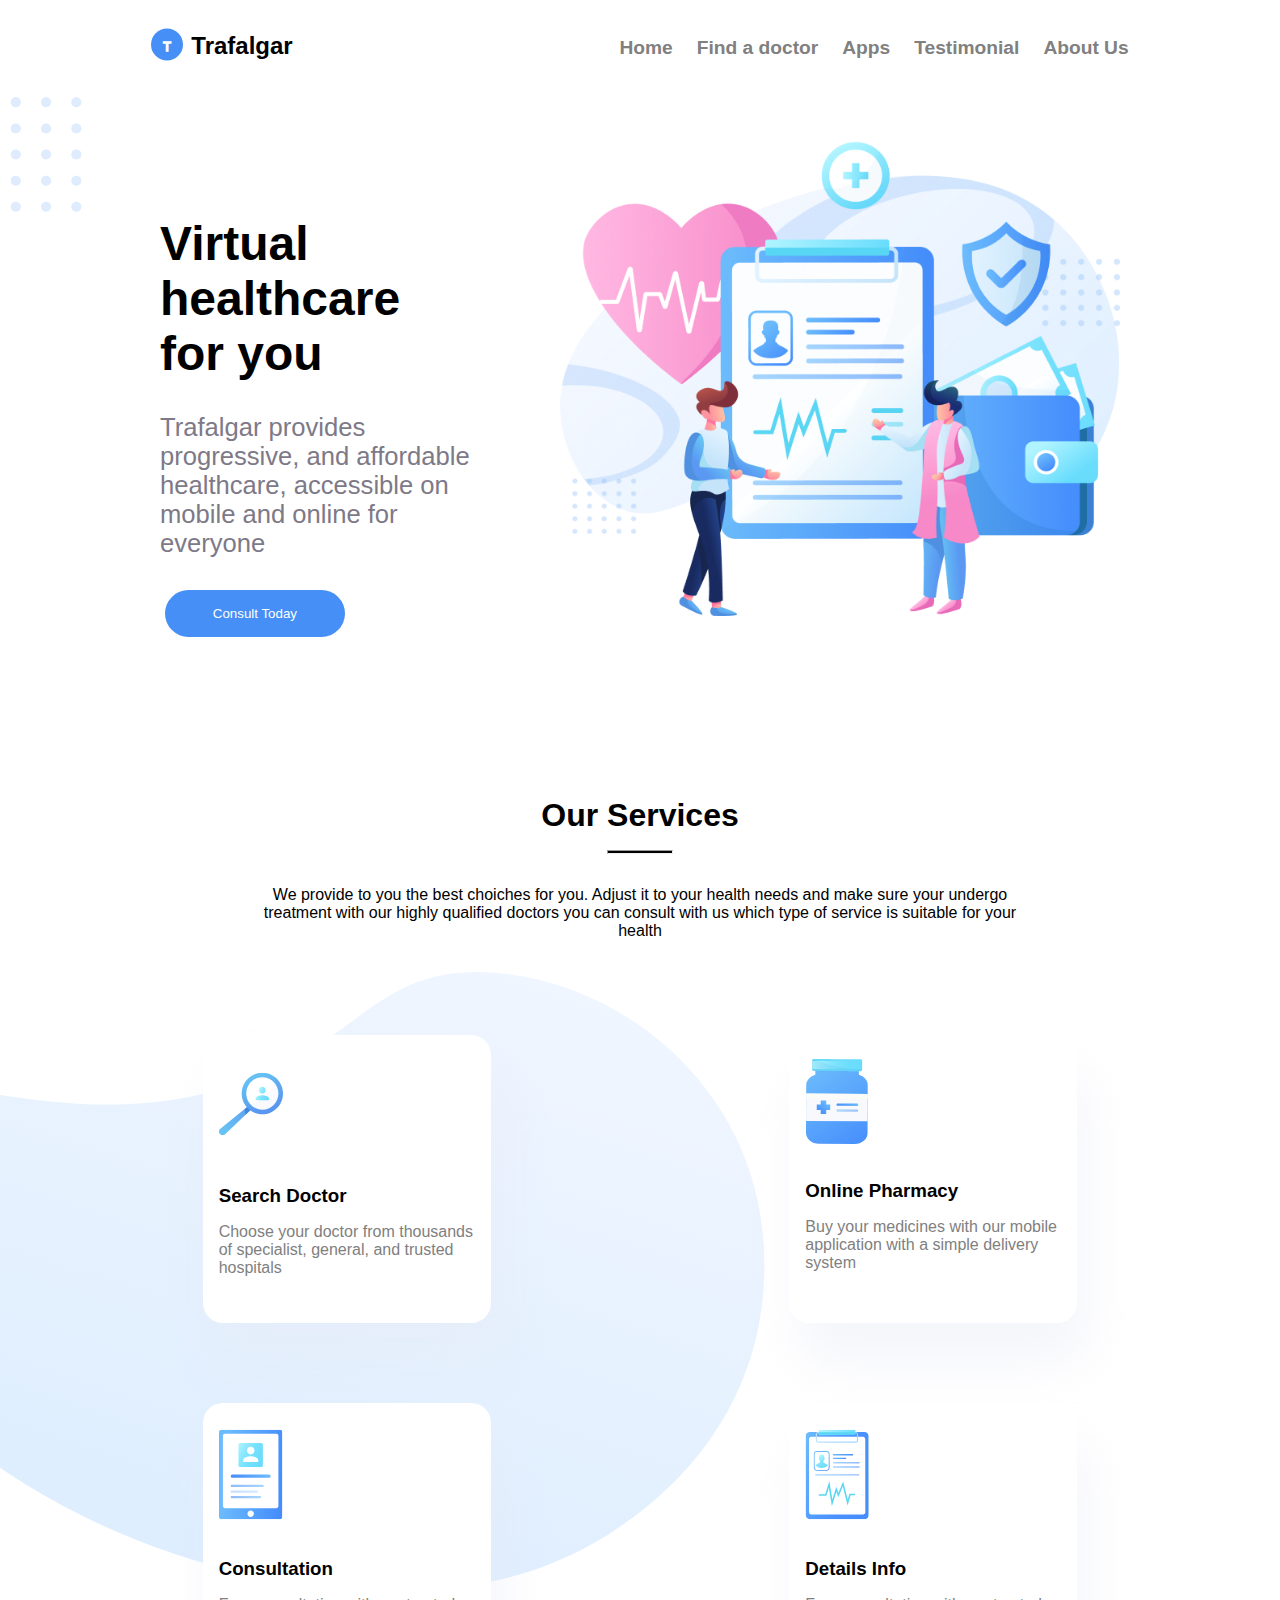
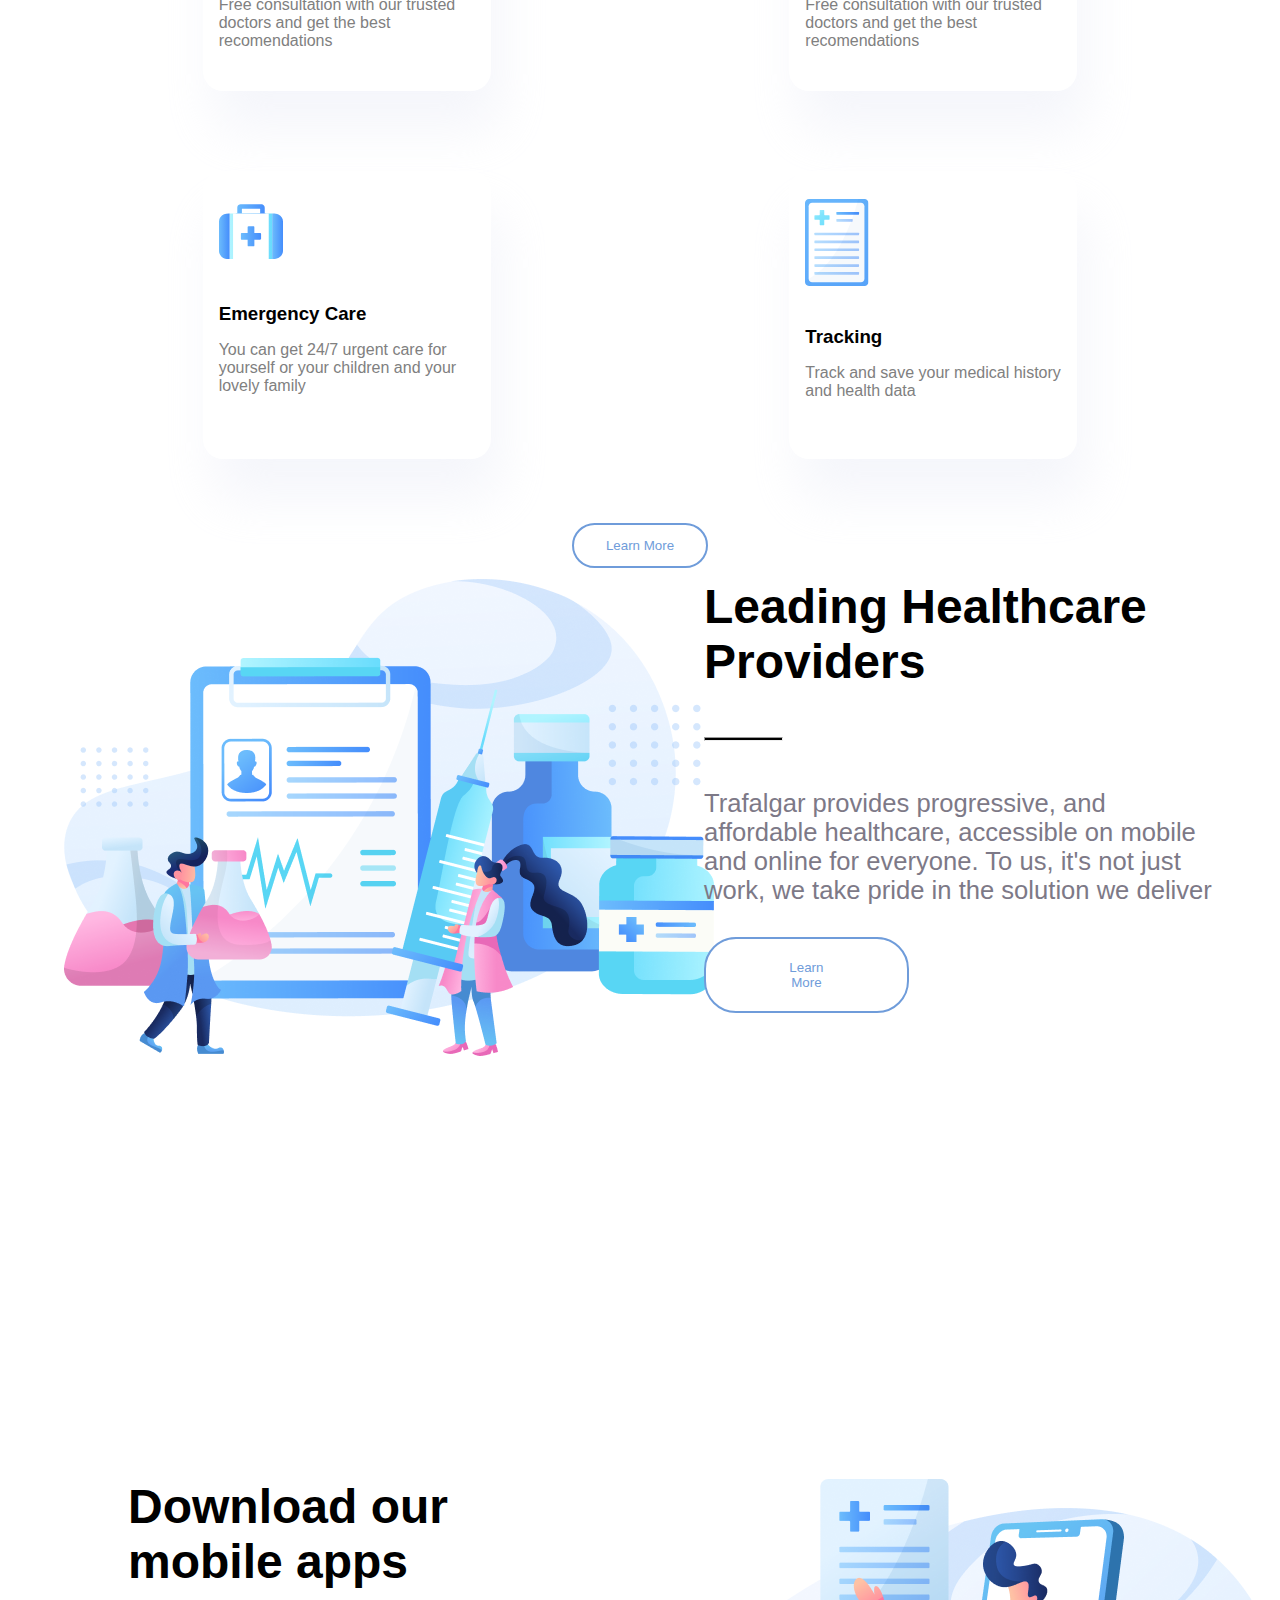
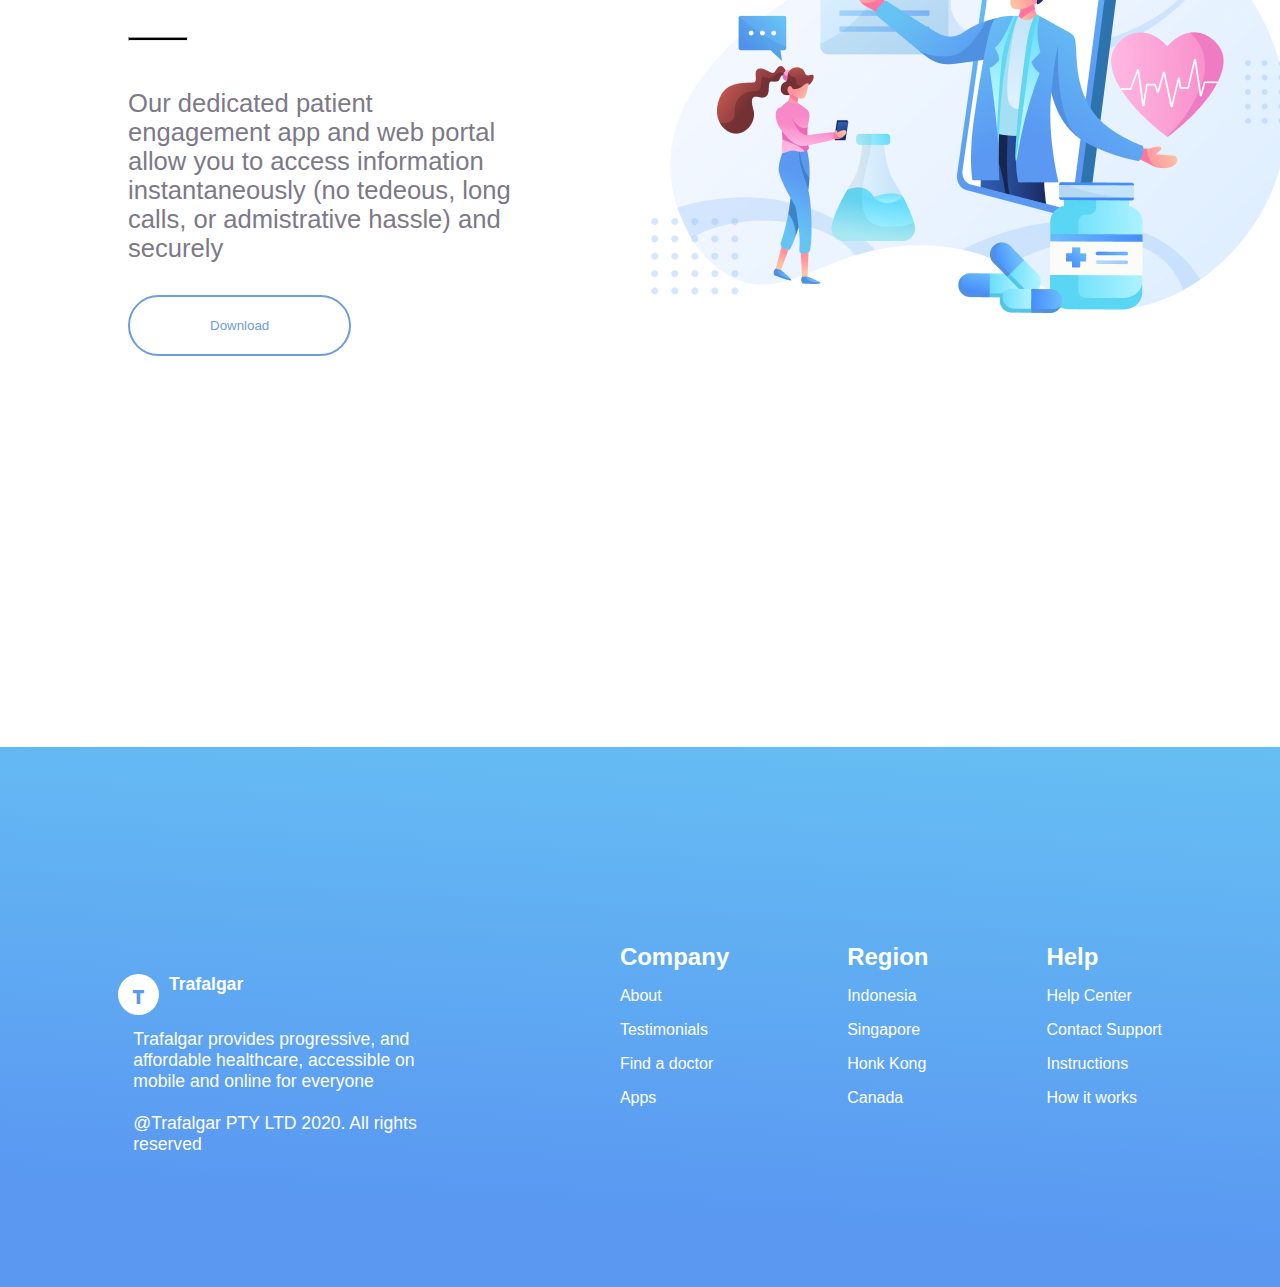
==== HealthcareLandingPage/index.html @ 770002f0 "Add files via upload" ====
<!DOCTYPE html>
<html lang="en">

<head>
    <meta charset="UTF-8">
    <meta name="viewport" content="width=device-width, initial-scale=1.0">
    <link rel="stylesheet" href="styles.css">
    <title>Trafalgar</title>
</head>

<body>


    <!-- Navigation Bar -->
    <header>
        <nav id="navbar">

            <div class="logo-name">

                <!-- SVG Code -->
                <svg width="41" height="41" viewBox="0 0 41 41" fill="none" xmlns="http://www.w3.org/2000/svg">
                    <circle cx="20.5" cy="20.5" r="20.5" fill="#458FF6" />
                    <text x="50%" y="50%" text-anchor="middle" stroke="#ffffff" stroke-width="2px" dy=".5em">T</text>
                </svg>
                <!-- SVG Code End -->

                <h2>Trafalgar</h2>
            </div>
            <div class="menu">
                <ul>
                    <li><a href="#">Home</a></li>
                    <li><a href="#">Find a doctor</a></li>
                    <li><a href="#">Apps</a></li>
                    <li><a href="#">Testimonial</a></li>
                    <li><a href="#">About Us</a></li>
                </ul>
            </div>
        </nav>
    </header>
    <!-- Navigation Bar End -->


    <!-- SVG Code -->
    <svg width="82" height="115" viewBox="0 0 82 115" fill="none" xmlns="http://www.w3.org/2000/svg">
        <g opacity="0.3">
            <mask id="mask0_21_5" style="mask-type:alpha" maskUnits="userSpaceOnUse" x="10" y="0" width="12"
                height="11">
                <path
                    d="M15.7905 10.425C18.6781 10.425 21.0189 8.09121 21.0189 5.21245C21.0189 2.33368 18.6781 0 15.7905 0C12.903 0 10.5621 2.33368 10.5621 5.21245C10.5621 8.09121 12.903 10.425 15.7905 10.425Z"
                    fill="url(#paint0_linear_21_5)" />
            </mask>
            <g mask="url(#mask0_21_5)">
                <path
                    d="M15.7905 10.425C18.6781 10.425 21.0189 8.09121 21.0189 5.21245C21.0189 2.33368 18.6781 0 15.7905 0C12.903 0 10.5621 2.33368 10.5621 5.21245C10.5621 8.09121 12.903 10.425 15.7905 10.425Z"
                    fill="url(#paint1_linear_21_5)" />
            </g>
            <mask id="mask1_21_5" style="mask-type:alpha" maskUnits="userSpaceOnUse" x="40" y="0" width="12"
                height="11">
                <path
                    d="M46.0716 10.425C48.9592 10.425 51.3 8.09121 51.3 5.21245C51.3 2.33368 48.9592 0 46.0716 0C43.184 0 40.8432 2.33368 40.8432 5.21245C40.8432 8.09121 43.184 10.425 46.0716 10.425Z"
                    fill="url(#paint2_linear_21_5)" />
            </mask>
            <g mask="url(#mask1_21_5)">
                <path
                    d="M46.0716 10.425C48.9592 10.425 51.3 8.09121 51.3 5.21245C51.3 2.33368 48.9592 0 46.0716 0C43.184 0 40.8432 2.33368 40.8432 5.21245C40.8432 8.09121 43.184 10.425 46.0716 10.425Z"
                    fill="url(#paint3_linear_21_5)" />
            </g>
            <mask id="mask2_21_5" style="mask-type:alpha" maskUnits="userSpaceOnUse" x="71" y="0" width="11"
                height="11">
                <path
                    d="M76.3526 10.425C79.2402 10.425 81.581 8.09121 81.581 5.21245C81.581 2.33368 79.2402 0 76.3526 0C73.4651 0 71.1243 2.33368 71.1243 5.21245C71.1243 8.09121 73.4651 10.425 76.3526 10.425Z"
                    fill="url(#paint4_linear_21_5)" />
            </mask>
            <g mask="url(#mask2_21_5)">
                <path
                    d="M76.3526 10.425C79.2402 10.425 81.581 8.09121 81.581 5.21245C81.581 2.33368 79.2402 0 76.3526 0C73.4651 0 71.1243 2.33368 71.1243 5.21245C71.1243 8.09121 73.4651 10.425 76.3526 10.425Z"
                    fill="url(#paint5_linear_21_5)" />
            </g>
            <mask id="mask3_21_5" style="mask-type:alpha" maskUnits="userSpaceOnUse" x="10" y="26" width="12"
                height="11">
                <path
                    d="M15.7905 36.5958C18.6781 36.5958 21.0189 34.2621 21.0189 31.3834C21.0189 28.5046 18.6781 26.171 15.7905 26.171C12.903 26.171 10.5621 28.5046 10.5621 31.3834C10.5621 34.2621 12.903 36.5958 15.7905 36.5958Z"
                    fill="url(#paint6_linear_21_5)" />
            </mask>
            <g mask="url(#mask3_21_5)">
                <path
                    d="M15.7905 36.5958C18.6781 36.5958 21.0189 34.2621 21.0189 31.3834C21.0189 28.5046 18.6781 26.171 15.7905 26.171C12.903 26.171 10.5621 28.5046 10.5621 31.3834C10.5621 34.2621 12.903 36.5958 15.7905 36.5958Z"
                    fill="url(#paint7_linear_21_5)" />
            </g>
            <mask id="mask4_21_5" style="mask-type:alpha" maskUnits="userSpaceOnUse" x="40" y="26" width="12"
                height="11">
                <path
                    d="M46.0716 36.5958C48.9592 36.5958 51.3 34.2621 51.3 31.3834C51.3 28.5046 48.9592 26.171 46.0716 26.171C43.184 26.171 40.8432 28.5046 40.8432 31.3834C40.8432 34.2621 43.184 36.5958 46.0716 36.5958Z"
                    fill="url(#paint8_linear_21_5)" />
            </mask>
            <g mask="url(#mask4_21_5)">
                <path
                    d="M46.0716 36.5958C48.9592 36.5958 51.3 34.2621 51.3 31.3834C51.3 28.5046 48.9592 26.171 46.0716 26.171C43.184 26.171 40.8432 28.5046 40.8432 31.3834C40.8432 34.2621 43.184 36.5958 46.0716 36.5958Z"
                    fill="url(#paint9_linear_21_5)" />
            </g>
            <mask id="mask5_21_5" style="mask-type:alpha" maskUnits="userSpaceOnUse" x="71" y="26" width="11"
                height="11">
                <path
                    d="M76.3526 36.5958C79.2402 36.5958 81.581 34.2621 81.581 31.3834C81.581 28.5046 79.2402 26.171 76.3526 26.171C73.4651 26.171 71.1243 28.5046 71.1243 31.3834C71.1243 34.2621 73.4651 36.5958 76.3526 36.5958Z"
                    fill="url(#paint10_linear_21_5)" />
            </mask>
            <g mask="url(#mask5_21_5)">
                <path
                    d="M76.3526 36.5958C79.2402 36.5958 81.581 34.2621 81.581 31.3834C81.581 28.5046 79.2402 26.171 76.3526 26.171C73.4651 26.171 71.1243 28.5046 71.1243 31.3834C71.1243 34.2621 73.4651 36.5958 76.3526 36.5958Z"
                    fill="url(#paint11_linear_21_5)" />
            </g>
            <mask id="mask6_21_5" style="mask-type:alpha" maskUnits="userSpaceOnUse" x="10" y="52" width="12"
                height="11">
                <path
                    d="M15.7905 62.7125C18.6781 62.7125 21.0189 60.3788 21.0189 57.5C21.0189 54.6212 18.6781 52.2875 15.7905 52.2875C12.903 52.2875 10.5621 54.6212 10.5621 57.5C10.5621 60.3788 12.903 62.7125 15.7905 62.7125Z"
                    fill="url(#paint12_linear_21_5)" />
            </mask>
            <g mask="url(#mask6_21_5)">
                <path
                    d="M15.7905 62.7125C18.6781 62.7125 21.0189 60.3788 21.0189 57.5C21.0189 54.6212 18.6781 52.2875 15.7905 52.2875C12.903 52.2875 10.5621 54.6212 10.5621 57.5C10.5621 60.3788 12.903 62.7125 15.7905 62.7125Z"
                    fill="url(#paint13_linear_21_5)" />
            </g>
            <mask id="mask7_21_5" style="mask-type:alpha" maskUnits="userSpaceOnUse" x="40" y="52" width="12"
                height="11">
                <path
                    d="M46.0716 62.7125C48.9592 62.7125 51.3 60.3788 51.3 57.5C51.3 54.6212 48.9592 52.2875 46.0716 52.2875C43.184 52.2875 40.8432 54.6212 40.8432 57.5C40.8432 60.3788 43.184 62.7125 46.0716 62.7125Z"
                    fill="url(#paint14_linear_21_5)" />
            </mask>
            <g mask="url(#mask7_21_5)">
                <path
                    d="M46.0716 62.7125C48.9592 62.7125 51.3 60.3788 51.3 57.5C51.3 54.6212 48.9592 52.2875 46.0716 52.2875C43.184 52.2875 40.8432 54.6212 40.8432 57.5C40.8432 60.3788 43.184 62.7125 46.0716 62.7125Z"
                    fill="url(#paint15_linear_21_5)" />
            </g>
            <mask id="mask8_21_5" style="mask-type:alpha" maskUnits="userSpaceOnUse" x="71" y="52" width="11"
                height="11">
                <path
                    d="M76.3526 62.7125C79.2402 62.7125 81.581 60.3788 81.581 57.5C81.581 54.6212 79.2402 52.2875 76.3526 52.2875C73.4651 52.2875 71.1243 54.6212 71.1243 57.5C71.1243 60.3788 73.4651 62.7125 76.3526 62.7125Z"
                    fill="url(#paint16_linear_21_5)" />
            </mask>
            <g mask="url(#mask8_21_5)">
                <path
                    d="M76.3526 62.7125C79.2402 62.7125 81.581 60.3788 81.581 57.5C81.581 54.6212 79.2402 52.2875 76.3526 52.2875C73.4651 52.2875 71.1243 54.6212 71.1243 57.5C71.1243 60.3788 73.4651 62.7125 76.3526 62.7125Z"
                    fill="url(#paint17_linear_21_5)" />
            </g>
            <mask id="mask9_21_5" style="mask-type:alpha" maskUnits="userSpaceOnUse" x="10" y="78" width="12"
                height="11">
                <path
                    d="M15.7905 88.8834C18.6781 88.8834 21.0189 86.5496 21.0189 83.6709C21.0189 80.7921 18.6781 78.4584 15.7905 78.4584C12.903 78.4584 10.5621 80.7921 10.5621 83.6709C10.5621 86.5496 12.903 88.8834 15.7905 88.8834Z"
                    fill="url(#paint18_linear_21_5)" />
            </mask>
            <g mask="url(#mask9_21_5)">
                <path
                    d="M15.7905 88.8834C18.6781 88.8834 21.0189 86.5496 21.0189 83.6709C21.0189 80.7921 18.6781 78.4584 15.7905 78.4584C12.903 78.4584 10.5621 80.7921 10.5621 83.6709C10.5621 86.5496 12.903 88.8834 15.7905 88.8834Z"
                    fill="url(#paint19_linear_21_5)" />
            </g>
            <mask id="mask10_21_5" style="mask-type:alpha" maskUnits="userSpaceOnUse" x="40" y="78" width="12"
                height="11">
                <path
                    d="M46.0716 88.8834C48.9592 88.8834 51.3 86.5496 51.3 83.6709C51.3 80.7921 48.9592 78.4584 46.0716 78.4584C43.184 78.4584 40.8432 80.7921 40.8432 83.6709C40.8432 86.5496 43.184 88.8834 46.0716 88.8834Z"
                    fill="url(#paint20_linear_21_5)" />
            </mask>
            <g mask="url(#mask10_21_5)">
                <path
                    d="M46.0716 88.8834C48.9592 88.8834 51.3 86.5496 51.3 83.6709C51.3 80.7921 48.9592 78.4584 46.0716 78.4584C43.184 78.4584 40.8432 80.7921 40.8432 83.6709C40.8432 86.5496 43.184 88.8834 46.0716 88.8834Z"
                    fill="url(#paint21_linear_21_5)" />
            </g>
            <mask id="mask11_21_5" style="mask-type:alpha" maskUnits="userSpaceOnUse" x="71" y="78" width="11"
                height="11">
                <path
                    d="M76.3526 88.8834C79.2402 88.8834 81.581 86.5496 81.581 83.6709C81.581 80.7921 79.2402 78.4584 76.3526 78.4584C73.4651 78.4584 71.1243 80.7921 71.1243 83.6709C71.1243 86.5496 73.4651 88.8834 76.3526 88.8834Z"
                    fill="url(#paint22_linear_21_5)" />
            </mask>
            <g mask="url(#mask11_21_5)">
                <path
                    d="M76.3526 88.8834C79.2402 88.8834 81.581 86.5496 81.581 83.6709C81.581 80.7921 79.2402 78.4584 76.3526 78.4584C73.4651 78.4584 71.1243 80.7921 71.1243 83.6709C71.1243 86.5496 73.4651 88.8834 76.3526 88.8834Z"
                    fill="url(#paint23_linear_21_5)" />
            </g>
            <mask id="mask12_21_5" style="mask-type:alpha" maskUnits="userSpaceOnUse" x="10" y="104" width="12"
                height="11">
                <path
                    d="M15.7905 115C18.6781 115 21.0189 112.666 21.0189 109.788C21.0189 106.909 18.6781 104.575 15.7905 104.575C12.903 104.575 10.5621 106.909 10.5621 109.788C10.5621 112.666 12.903 115 15.7905 115Z"
                    fill="url(#paint24_linear_21_5)" />
            </mask>
            <g mask="url(#mask12_21_5)">
                <path
                    d="M15.7905 115C18.6781 115 21.0189 112.666 21.0189 109.788C21.0189 106.909 18.6781 104.575 15.7905 104.575C12.903 104.575 10.5621 106.909 10.5621 109.788C10.5621 112.666 12.903 115 15.7905 115Z"
                    fill="url(#paint25_linear_21_5)" />
            </g>
            <mask id="mask13_21_5" style="mask-type:alpha" maskUnits="userSpaceOnUse" x="40" y="104" width="12"
                height="11">
                <path
                    d="M46.0716 115C48.9592 115 51.3 112.666 51.3 109.788C51.3 106.909 48.9592 104.575 46.0716 104.575C43.184 104.575 40.8432 106.909 40.8432 109.788C40.8432 112.666 43.184 115 46.0716 115Z"
                    fill="url(#paint26_linear_21_5)" />
            </mask>
            <g mask="url(#mask13_21_5)">
                <path
                    d="M46.0716 115C48.9592 115 51.3 112.666 51.3 109.788C51.3 106.909 48.9592 104.575 46.0716 104.575C43.184 104.575 40.8432 106.909 40.8432 109.788C40.8432 112.666 43.184 115 46.0716 115Z"
                    fill="url(#paint27_linear_21_5)" />
            </g>
            <mask id="mask14_21_5" style="mask-type:alpha" maskUnits="userSpaceOnUse" x="71" y="104" width="11"
                height="11">
                <path
                    d="M76.3526 115C79.2402 115 81.581 112.666 81.581 109.788C81.581 106.909 79.2402 104.575 76.3526 104.575C73.4651 104.575 71.1243 106.909 71.1243 109.788C71.1243 112.666 73.4651 115 76.3526 115Z"
                    fill="url(#paint28_linear_21_5)" />
            </mask>
            <g mask="url(#mask14_21_5)">
                <path
                    d="M76.3526 115C79.2402 115 81.581 112.666 81.581 109.788C81.581 106.909 79.2402 104.575 76.3526 104.575C73.4651 104.575 71.1243 106.909 71.1243 109.788C71.1243 112.666 73.4651 115 76.3526 115Z"
                    fill="url(#paint29_linear_21_5)" />
            </g>
        </g>
        <defs>
            <linearGradient id="paint0_linear_21_5" x1="57.4049" y1="110.551" x2="-13.9967" y2="-71.2526"
                gradientUnits="userSpaceOnUse">
                <stop />
                <stop offset="1" stop-color="white" />
            </linearGradient>
            <linearGradient id="paint1_linear_21_5" x1="57.4049" y1="110.551" x2="-13.9967" y2="-71.2526"
                gradientUnits="userSpaceOnUse">
                <stop stop-color="#97C3F9" />
                <stop offset="1" stop-color="#93C1F9" />
            </linearGradient>
            <linearGradient id="paint2_linear_21_5" x1="83.6091" y1="100.259" x2="12.2075" y2="-81.5444"
                gradientUnits="userSpaceOnUse">
                <stop />
                <stop offset="1" stop-color="white" />
            </linearGradient>
            <linearGradient id="paint3_linear_21_5" x1="83.6091" y1="100.259" x2="12.2075" y2="-81.5444"
                gradientUnits="userSpaceOnUse">
                <stop stop-color="#97C3F9" />
                <stop offset="1" stop-color="#93C1F9" />
            </linearGradient>
            <linearGradient id="paint4_linear_21_5" x1="109.813" y1="89.9679" x2="38.4119" y2="-91.8359"
                gradientUnits="userSpaceOnUse">
                <stop />
                <stop offset="1" stop-color="white" />
            </linearGradient>
            <linearGradient id="paint5_linear_21_5" x1="109.813" y1="89.9679" x2="38.4119" y2="-91.8359"
                gradientUnits="userSpaceOnUse">
                <stop stop-color="#97C3F9" />
                <stop offset="1" stop-color="#93C1F9" />
            </linearGradient>
            <linearGradient id="paint6_linear_21_5" x1="48.4624" y1="114.062" x2="-22.9379" y2="-67.7403"
                gradientUnits="userSpaceOnUse">
                <stop />
                <stop offset="1" stop-color="white" />
            </linearGradient>
            <linearGradient id="paint7_linear_21_5" x1="48.4624" y1="114.062" x2="-22.9379" y2="-67.7403"
                gradientUnits="userSpaceOnUse">
                <stop stop-color="#97C3F9" />
                <stop offset="1" stop-color="#93C1F9" />
            </linearGradient>
            <linearGradient id="paint8_linear_21_5" x1="74.6667" y1="103.771" x2="3.26634" y2="-78.0318"
                gradientUnits="userSpaceOnUse">
                <stop />
                <stop offset="1" stop-color="white" />
            </linearGradient>
            <linearGradient id="paint9_linear_21_5" x1="74.6667" y1="103.771" x2="3.26634" y2="-78.0318"
                gradientUnits="userSpaceOnUse">
                <stop stop-color="#97C3F9" />
                <stop offset="1" stop-color="#93C1F9" />
            </linearGradient>
            <linearGradient id="paint10_linear_21_5" x1="100.871" y1="93.4794" x2="29.4707" y2="-88.3231"
                gradientUnits="userSpaceOnUse">
                <stop />
                <stop offset="1" stop-color="white" />
            </linearGradient>
            <linearGradient id="paint11_linear_21_5" x1="100.871" y1="93.4794" x2="29.4707" y2="-88.3231"
                gradientUnits="userSpaceOnUse">
                <stop stop-color="#97C3F9" />
                <stop offset="1" stop-color="#93C1F9" />
            </linearGradient>
            <linearGradient id="paint12_linear_21_5" x1="39.5201" y1="117.575" x2="-31.8815" y2="-64.2288"
                gradientUnits="userSpaceOnUse">
                <stop />
                <stop offset="1" stop-color="white" />
            </linearGradient>
            <linearGradient id="paint13_linear_21_5" x1="39.5201" y1="117.575" x2="-31.8815" y2="-64.2288"
                gradientUnits="userSpaceOnUse">
                <stop stop-color="#97C3F9" />
                <stop offset="1" stop-color="#93C1F9" />
            </linearGradient>
            <linearGradient id="paint14_linear_21_5" x1="65.7243" y1="107.283" x2="-5.67728" y2="-74.5205"
                gradientUnits="userSpaceOnUse">
                <stop />
                <stop offset="1" stop-color="white" />
            </linearGradient>
            <linearGradient id="paint15_linear_21_5" x1="65.7243" y1="107.283" x2="-5.67728" y2="-74.5205"
                gradientUnits="userSpaceOnUse">
                <stop stop-color="#97C3F9" />
                <stop offset="1" stop-color="#93C1F9" />
            </linearGradient>
            <linearGradient id="paint16_linear_21_5" x1="91.9287" y1="96.9919" x2="20.5271" y2="-84.812"
                gradientUnits="userSpaceOnUse">
                <stop />
                <stop offset="1" stop-color="white" />
            </linearGradient>
            <linearGradient id="paint17_linear_21_5" x1="91.9287" y1="96.9919" x2="20.5271" y2="-84.812"
                gradientUnits="userSpaceOnUse">
                <stop stop-color="#97C3F9" />
                <stop offset="1" stop-color="#93C1F9" />
            </linearGradient>
            <linearGradient id="paint18_linear_21_5" x1="30.5777" y1="121.087" x2="-40.8239" y2="-60.7168"
                gradientUnits="userSpaceOnUse">
                <stop />
                <stop offset="1" stop-color="white" />
            </linearGradient>
            <linearGradient id="paint19_linear_21_5" x1="30.5777" y1="121.087" x2="-40.8239" y2="-60.7168"
                gradientUnits="userSpaceOnUse">
                <stop stop-color="#97C3F9" />
                <stop offset="1" stop-color="#93C1F9" />
            </linearGradient>
            <linearGradient id="paint20_linear_21_5" x1="56.782" y1="110.795" x2="-14.6196" y2="-71.0084"
                gradientUnits="userSpaceOnUse">
                <stop />
                <stop offset="1" stop-color="white" />
            </linearGradient>
            <linearGradient id="paint21_linear_21_5" x1="56.782" y1="110.795" x2="-14.6196" y2="-71.0084"
                gradientUnits="userSpaceOnUse">
                <stop stop-color="#97C3F9" />
                <stop offset="1" stop-color="#93C1F9" />
            </linearGradient>
            <linearGradient id="paint22_linear_21_5" x1="82.9863" y1="100.504" x2="11.5847" y2="-81.3"
                gradientUnits="userSpaceOnUse">
                <stop />
                <stop offset="1" stop-color="white" />
            </linearGradient>
            <linearGradient id="paint23_linear_21_5" x1="82.9863" y1="100.504" x2="11.5847" y2="-81.3"
                gradientUnits="userSpaceOnUse">
                <stop stop-color="#97C3F9" />
                <stop offset="1" stop-color="#93C1F9" />
            </linearGradient>
            <linearGradient id="paint24_linear_21_5" x1="21.6353" y1="124.599" x2="-49.7663" y2="-57.2047"
                gradientUnits="userSpaceOnUse">
                <stop />
                <stop offset="1" stop-color="white" />
            </linearGradient>
            <linearGradient id="paint25_linear_21_5" x1="21.6353" y1="124.599" x2="-49.7663" y2="-57.2047"
                gradientUnits="userSpaceOnUse">
                <stop stop-color="#97C3F9" />
                <stop offset="1" stop-color="#93C1F9" />
            </linearGradient>
            <linearGradient id="paint26_linear_21_5" x1="47.8397" y1="114.307" x2="-23.562" y2="-67.4964"
                gradientUnits="userSpaceOnUse">
                <stop />
                <stop offset="1" stop-color="white" />
            </linearGradient>
            <linearGradient id="paint27_linear_21_5" x1="47.8397" y1="114.307" x2="-23.562" y2="-67.4964"
                gradientUnits="userSpaceOnUse">
                <stop stop-color="#97C3F9" />
                <stop offset="1" stop-color="#93C1F9" />
            </linearGradient>
            <linearGradient id="paint28_linear_21_5" x1="74.044" y1="104.016" x2="2.64237" y2="-77.7879"
                gradientUnits="userSpaceOnUse">
                <stop />
                <stop offset="1" stop-color="white" />
            </linearGradient>
            <linearGradient id="paint29_linear_21_5" x1="74.044" y1="104.016" x2="2.64237" y2="-77.7879"
                gradientUnits="userSpaceOnUse">
                <stop stop-color="#97C3F9" />
                <stop offset="1" stop-color="#93C1F9" />
            </linearGradient>
        </defs>
    </svg>


    <!-- First Section -->
    <section id="firstsection">
        <div class="left">
            <h1>Virtual healthcare <div>for you</div>
            </h1>
            <p>Trafalgar provides progressive, and affordable healthcare, accessible on mobile and online for everyone
            </p>
            <button class="btn">Consult Today</button>

        </div>
        <div class="right">
            <img src="illustration.png" alt="">
        </div>
    </section>
    <!-- First Section End-->


    <!-- Second Section -->
    <section id="secondsection">
        <h1>Our Services</h1>
        <hr>

        <p class="service-desc">We provide to you the best choiches for you. Adjust it to your health needs and make
            sure your undergo
            treatment with our highly qualified doctors you can consult with us which type of service is suitable for
            your health</p>

        <!-- SVG CODE -->
        <svg width="765" height="619" viewBox="0 0 765 619" fill="none" xmlns="http://www.w3.org/2000/svg">
            <path
                d="M-154.953 141.268C-93.577 70.7806 27.6289 161.97 203.25 122.061C355.359 87.4787 364.11 -4.37809 485.642 0.176955C574.431 3.48723 671.183 54.755 724.356 144.072C782.997 242.551 761.68 342.81 755.696 367.139C728.983 476.263 649.698 533.826 621.728 553.487C506.488 634.44 377.173 620.254 315.136 613.479C82.0999 587.957 -167.386 421.583 -178.495 240.701C-179.971 217.021 -182.658 173.098 -154.953 141.268Z"
                fill="url(#paint0_linear_23_3)" />
            <defs>
                <linearGradient id="paint0_linear_23_3" x1="429.823" y1="-145.173" x2="195.583" y2="560.635"
                    gradientUnits="userSpaceOnUse">
                    <stop stop-color="#F3F7FF" />
                    <stop offset="1" stop-color="#DEEEFE" />
                </linearGradient>
            </defs>
        </svg>
        <!-- SVG CODE -->


        <div class="cards">
            <!-- Card - 1 -->
            <div>
                <!-- SVG CODE -->
                <svg class="ONE" width="92" height="90" viewBox="0 0 92 90" fill="none"
                    xmlns="http://www.w3.org/2000/svg">
                    <g clip-path="url(#clip0_23_156)">
                        <path
                            d="M56.2156 43.3151L47.1378 51.9802L8.80341 88.5661C7.79702 89.5289 6.506 90.0103 5.21497 90.0103C3.80196 90.0103 2.38894 89.4367 1.36222 88.2998C-0.660727 86.0669 -0.396422 82.5743 1.93149 80.6692L47.1378 43.8272L52.1189 39.7712L56.2156 43.3151Z"
                            fill="url(#paint0_linear_23_156)" />
                        <path d="M46.7413 52.4206L37.8058 60.9423L36.9824 52.185L41.872 48.2007L46.7413 52.4206Z"
                            fill="#3A81D6" fill-opacity="0.8" />
                        <path
                            d="M91.978 29.9078C91.978 46.4288 78.6815 59.8259 62.2946 59.8259C51.9664 59.8259 42.8682 54.5101 37.5516 46.4391C34.4308 41.7071 32.6111 36.0225 32.6111 29.9078C32.6111 13.3868 45.9077 0 62.2946 0C69.6951 0 76.4552 2.72448 81.6498 7.23114C87.9728 12.7211 91.978 20.8433 91.978 29.9078Z"
                            fill="url(#paint1_linear_23_156)" />
                        <path
                            d="M62.2946 53.2093C75.0671 53.2093 85.4213 42.7768 85.4213 29.9078C85.4213 17.0387 75.0671 6.60632 62.2946 6.60632C49.5221 6.60632 39.1679 17.0387 39.1679 29.9078C39.1679 42.7768 49.5221 53.2093 62.2946 53.2093Z"
                            fill="white" />
                        <path opacity="0.06"
                            d="M91.978 29.9078C91.978 46.4288 78.6815 59.8259 62.2946 59.8259C51.9664 59.8259 42.8682 54.5101 37.5516 46.4391C71.0268 43.6941 79.8505 15.1178 81.66 7.23114C87.9728 12.7211 91.978 20.8433 91.978 29.9078Z"
                            fill="#1A6FB5" fill-opacity="0.5" />
                        <path
                            d="M62.2946 29.959C64.9783 29.959 67.1537 27.7672 67.1537 25.0632C67.1537 22.3592 64.9783 20.1673 62.2946 20.1673C59.6109 20.1673 57.4354 22.3592 57.4354 25.0632C57.4354 27.7672 59.6007 29.959 62.2946 29.959ZM62.2946 32.407C59.0518 32.407 52.5763 34.0458 52.5763 37.3028V38.5319C52.5763 39.2079 53.1252 39.761 53.7962 39.761H70.8133C71.4842 39.761 72.0332 39.2079 72.0332 38.5319V37.3028C72.0128 34.056 65.5374 32.407 62.2946 32.407Z"
                            fill="url(#paint2_linear_23_156)" />
                    </g>
                    <defs>
                        <linearGradient id="paint0_linear_23_156" x1="5.67475" y1="84.3265" x2="53.9244" y2="40.7922"
                            gradientUnits="userSpaceOnUse">
                            <stop stop-color="#67C3F3" />
                            <stop offset="1" stop-color="#5A98F2" />
                        </linearGradient>
                        <linearGradient id="paint1_linear_23_156" x1="50.0173" y1="2.11336" x2="72.7818" y2="52.9053"
                            gradientUnits="userSpaceOnUse">
                            <stop stop-color="#67C3F3" />
                            <stop offset="1" stop-color="#5A98F2" />
                        </linearGradient>
                        <linearGradient id="paint2_linear_23_156" x1="55.2686" y1="28.3947" x2="72.9196" y2="36.9391"
                            gradientUnits="userSpaceOnUse">
                            <stop stop-color="#B0F4FF" />
                            <stop offset="0.071077" stop-color="#A6F1FF" />
                            <stop offset="0.2937" stop-color="#8BE8FD" />
                            <stop offset="0.5209" stop-color="#78E1FD" />
                            <stop offset="0.7536" stop-color="#6DDDFC" />
                            <stop offset="1" stop-color="#69DCFC" />
                        </linearGradient>
                        <clipPath id="clip0_23_156">
                            <rect width="91.978" height="90" fill="white" />
                        </clipPath>
                    </defs>
                </svg>
                <!-- SVG CODE End -->
                <h3>Search Doctor</h3>
                <p class="card-desc">Choose your doctor from thousands of specialist, general, and trusted hospitals</p>
            </div>

            <!-- Card - 2 -->
            <div>
                <!-- SVG CODE -->
                <svg width="62" height="85" viewBox="0 0 62 85" fill="none" xmlns="http://www.w3.org/2000/svg">
                    <g clip-path="url(#clip0_27_36)">
                        <path
                            d="M61.8574 26.4806L61.6657 66.2815L61.6338 73.9797C61.6018 80.0968 55.7882 85.0319 48.633 85L12.8889 84.8403C5.74971 84.7924 -0.0319427 79.8093 1.18176e-07 73.6762L0.2236 26.1772C0.239572 21.226 4.07271 17.0415 9.31134 15.652L9.32732 13.0966V11.7869L52.8814 11.9946L52.8654 15.8596C58.0881 17.313 61.8733 21.5135 61.8574 26.4806Z"
                            fill="url(#paint0_linear_27_36)" />
                        <path
                            d="M56.1236 1.77283V2.1242L56.0917 6.27678L56.0598 10.3495V10.8446C56.0598 11.6112 55.4209 12.2341 54.6543 12.2341H54.3189L52.2106 12.2182L49.8948 12.2022L47.7866 12.1862L45.4707 12.1702L43.3305 12.1383L41.0147 12.1223L38.9064 12.1064L36.5746 12.0904L34.4504 12.0744L32.1345 12.0584L30.0263 12.0265L27.7105 12.0105L25.6022 11.9945L23.2704 11.9786L21.1462 11.9626L18.8463 11.9466L16.7381 11.9307L14.4222 11.9147L12.298 11.8987L9.98216 11.8828L7.85795 11.8668H7.52255C6.75593 11.8668 6.13304 11.2279 6.13304 10.4613V10.4453V10.0939L6.19692 1.88463V1.38952C6.19692 0.622886 6.83578 0 7.61838 0H7.95378L12.3938 0.0319429L16.8339 0.0638858L18.9581 0.0798572L21.274 0.0958286L23.3822 0.1118L27.8063 0.159714L30.1221 0.175686L32.2304 0.191657L34.5462 0.207629L36.6545 0.2236L38.9703 0.239572L41.0786 0.255543L43.3944 0.271514L45.5026 0.287486L47.8504 0.319429L49.9587 0.3354L52.2745 0.351372L54.3987 0.367343H54.7341C55.5167 0.383315 56.1236 1.0062 56.1236 1.77283Z"
                            fill="url(#paint1_linear_27_36)" />
                        <path
                            d="M56.1236 2.14019L56.0917 6.27679L56.0598 10.3495L54.1592 10.3335L51.6357 10.3176L49.3198 10.3016H46.7804L44.4645 10.2856L41.941 10.2697L39.6251 10.2537H37.0857L34.7698 10.2377L32.2304 10.2217L29.9305 10.2058H27.391L25.0752 10.1898L22.5357 10.1738L20.2198 10.1579H17.6964L15.3805 10.1419L12.841 10.1259L10.5252 10.1099H8.0017L6.13304 10.094L6.19692 1.88464L10.637 1.90061L15.4763 1.93256L17.7922 1.94853L20.3316 1.9645H22.6475L27.4869 1.99644L30.0263 2.01242H32.3422L34.8816 2.02839L37.1815 2.04436L39.721 2.06033H42.0368L44.5763 2.0763L46.8762 2.09227L49.4156 2.10824H51.7315L54.271 2.12422L56.1236 2.14019Z"
                            fill="url(#paint2_linear_27_36)" />
                        <path d="M61.8105 34.8841L0.176762 34.5927L0.0475271 61.9198L61.6813 62.2112L61.8105 34.8841Z"
                            fill="#F7F9FC" />
                        <path d="M61.8215 34.884L0.18766 34.5927L0.164404 39.5119L61.7982 39.8032L61.8215 34.884Z"
                            fill="#FBFCF7" />
                        <path
                            d="M24.2127 45.5803L20.2358 45.5644L20.2518 41.5715L14.7736 41.5555L14.7576 45.5324L10.7807 45.5165L10.7488 50.9787L14.7257 50.9947L14.7097 54.9875L20.1879 55.0035L20.2039 51.0266L24.1808 51.0426L24.2127 45.5803Z"
                            fill="url(#paint3_linear_27_36)" />
                        <path
                            d="M51.2364 46.906L31.5276 46.8102C31.0006 46.8102 30.5693 46.379 30.5693 45.8519V45.4047C30.5693 44.8776 31.0006 44.4464 31.5276 44.4464L51.2364 44.5422C51.7634 44.5422 52.1947 44.9735 52.1947 45.5005V45.9477C52.1947 46.4748 51.7634 46.906 51.2364 46.906Z"
                            fill="url(#paint4_linear_27_36)" />
                        <path opacity="0.5"
                            d="M51.2204 52.7675L31.5116 52.6717C30.9846 52.6717 30.5534 52.2405 30.5534 51.7134V51.2662C30.5534 50.7392 30.9846 50.3079 31.5116 50.3079L51.2204 50.4038C51.7475 50.4038 52.1787 50.835 52.1787 51.362V51.8092C52.1787 52.3363 51.7475 52.7675 51.2204 52.7675Z"
                            fill="url(#paint5_linear_27_36)" />
                        <path opacity="0.08"
                            d="M6.13304 1.77286V2.12423L6.16498 6.2768L6.19692 10.3335V10.8287C6.19692 11.5953 6.83578 12.2182 7.60241 12.2182H7.93781L10.062 12.2022L12.3779 12.1862L14.4861 12.1703L16.802 12.1543L18.9102 12.1383L21.226 12.1223L23.3343 12.1064L25.6501 12.0904L27.7743 12.0744L30.0902 12.0585L32.1984 12.0425L34.5143 12.0265L36.6225 12.0105L38.9384 11.9946L41.0626 11.9786L43.3784 11.9626L45.4867 11.9467L47.8025 11.9307L49.9108 11.9147L52.2266 11.8987L54.3508 11.8828H54.6862C55.4528 11.8828 56.0757 11.2439 56.0757 10.4773V10.4613V10.1099C31.3679 11.18 7.52255 0.367371 7.52255 0.367371C6.75593 0.383342 6.13304 1.00623 6.13304 1.77286Z"
                            fill="#1A6FB5" />
                    </g>
                    <defs>
                        <linearGradient id="paint0_linear_27_36" x1="-2.08595e-07" y1="11.3333" x2="57.1389"
                            y2="90.1944" gradientUnits="userSpaceOnUse">
                            <stop stop-color="#6CBCFC" />
                            <stop offset="1" stop-color="#458DFC" />
                        </linearGradient>
                        <linearGradient id="paint1_linear_27_36" x1="-629.93" y1="-39.931" x2="-27.6041" y2="2.02206"
                            gradientUnits="userSpaceOnUse">
                            <stop stop-color="#B0F4FF" />
                            <stop offset="0.0525488" stop-color="#A9F2FF" />
                            <stop offset="0.2879" stop-color="#8DE8FE" />
                            <stop offset="0.5247" stop-color="#79E1FD" />
                            <stop offset="0.7618" stop-color="#6DDDFC" />
                            <stop offset="1" stop-color="#69DCFC" />
                        </linearGradient>
                        <linearGradient id="paint2_linear_27_36" x1="6.13994" y1="6.11313" x2="56.1258" y2="6.11313"
                            gradientUnits="userSpaceOnUse">
                            <stop stop-color="#B0F4FF" />
                            <stop offset="0.0525488" stop-color="#A9F2FF" />
                            <stop offset="0.2879" stop-color="#8DE8FE" />
                            <stop offset="0.5247" stop-color="#79E1FD" />
                            <stop offset="0.7618" stop-color="#6DDDFC" />
                            <stop offset="1" stop-color="#69DCFC" />
                        </linearGradient>
                        <linearGradient id="paint3_linear_27_36" x1="21.9779" y1="43.0953" x2="12.5975" y2="53.9124"
                            gradientUnits="userSpaceOnUse">
                            <stop stop-color="#6CBCFC" />
                            <stop offset="1" stop-color="#458DFC" />
                        </linearGradient>
                        <linearGradient id="paint4_linear_27_36" x1="52.3847" y1="45.671" x2="28.8866" y2="45.671"
                            gradientUnits="userSpaceOnUse">
                            <stop stop-color="#6CBCFC" />
                            <stop offset="1" stop-color="#458DFC" />
                        </linearGradient>
                        <linearGradient id="paint5_linear_27_36" x1="30.5519" y1="51.5322" x2="52.179" y2="51.5322"
                            gradientUnits="userSpaceOnUse">
                            <stop stop-color="#6CBCFC" />
                            <stop offset="1" stop-color="#458DFC" />
                        </linearGradient>
                        <clipPath id="clip0_27_36">
                            <rect width="61.8574" height="85" fill="white" />
                        </clipPath>
                    </defs>
                </svg>
                <!-- SVG CODE End -->
                <h3>Online Pharmacy</h3>
                <p class="card-desc">Buy your medicines with our mobile application with a simple delivery system</p>
            </div>

            <!-- Card - 3 -->
            <div>
                <!-- SVG CODE -->
                <svg width="68" height="95" viewBox="0 0 68 95" fill="none" xmlns="http://www.w3.org/2000/svg">
                    <g clip-path="url(#clip0_27_0)">
                        <path
                            d="M64.9697 0H2.32971C1.04143 0 0 1.02822 0 2.30017V92.7074C0 93.9794 1.04143 95.0076 2.32971 95.0076H64.9697C66.258 95.0076 67.2994 93.9794 67.2994 92.7074V2.30017C67.2917 1.02822 66.2502 0 64.9697 0Z"
                            fill="url(#paint0_linear_27_0)" />
                        <path
                            d="M60.858 4.09766H6.43371C5.184 4.09766 4.16571 5.10303 4.16571 6.34451V81.0923C4.16571 82.3338 5.184 83.3316 6.43371 83.3316H60.858C62.1154 83.3316 63.126 82.3262 63.126 81.0923V6.34451C63.126 5.10303 62.1154 4.09766 60.858 4.09766Z"
                            fill="white" />
                        <path
                            d="M44.7737 39.636H22.5257C21.5074 39.636 20.682 38.8211 20.682 37.8157V15.8422C20.682 14.8369 21.5074 14.0219 22.5257 14.0219H44.7737C45.792 14.0219 46.6174 14.8369 46.6174 15.8422V37.8081C46.6174 38.8135 45.792 39.636 44.7737 39.636Z"
                            fill="url(#paint1_linear_27_0)" />
                        <path
                            d="M33.6497 92.5475C35.5413 92.5475 37.0748 91.0335 37.0748 89.1658C37.0748 87.2981 35.5413 85.7841 33.6497 85.7841C31.758 85.7841 30.2245 87.2981 30.2245 89.1658C30.2245 91.0335 31.758 92.5475 33.6497 92.5475Z"
                            fill="white" />
                        <path
                            d="M53.0357 51.015H14.256C13.2763 51.015 12.474 50.2229 12.474 49.2556C12.474 48.2883 13.2763 47.4962 14.256 47.4962H53.028C54.0077 47.4962 54.81 48.2883 54.81 49.2556C54.81 50.2229 54.0154 51.015 53.0357 51.015Z"
                            fill="url(#paint2_linear_27_0)" />
                        <path opacity="0.6"
                            d="M46.4708 60.764H13.608C12.9831 60.764 12.4817 60.2613 12.4817 59.652V59.5302C12.4817 58.9132 12.9909 58.4182 13.608 58.4182H46.4708C47.0957 58.4182 47.5971 58.9208 47.5971 59.5302V59.652C47.6048 60.2613 47.0957 60.764 46.4708 60.764Z"
                            fill="url(#paint3_linear_27_0)" />
                        <path opacity="0.3"
                            d="M40.2146 66.9562H13.5C12.9369 66.9562 12.474 66.4992 12.474 65.9432V65.6081C12.474 65.0521 12.9369 64.5951 13.5 64.5951H40.2068C40.77 64.5951 41.2328 65.0521 41.2328 65.6081V65.9432C41.2328 66.4992 40.77 66.9562 40.2146 66.9562Z"
                            fill="url(#paint4_linear_27_0)" />
                        <path opacity="0.6"
                            d="M43.578 72.6914H13.5617C12.9677 72.6914 12.4817 72.2116 12.4817 71.6251V71.4119C12.4817 70.8254 12.9677 70.3456 13.5617 70.3456H43.578C44.172 70.3456 44.658 70.8254 44.658 71.4119V71.6251C44.658 72.204 44.172 72.6914 43.578 72.6914Z"
                            fill="url(#paint5_linear_27_0)" />
                        <path
                            d="M33.7166 26.1208C35.9441 26.1208 37.7498 24.3141 37.7498 22.0854C37.7498 19.8566 35.9441 18.05 33.7166 18.05C31.489 18.05 29.6833 19.8566 29.6833 22.0854C29.6833 24.3141 31.4805 26.1208 33.7166 26.1208ZM33.7166 28.1385C31.0249 28.1385 25.65 29.4892 25.65 32.1739V33.1869C25.65 33.7441 26.1056 34.2 26.6625 34.2H40.7875C41.3444 34.2 41.8 33.7441 41.8 33.1869V32.1739C41.7831 29.4977 36.4082 28.1385 33.7166 28.1385Z"
                            fill="white" />
                    </g>
                    <defs>
                        <linearGradient id="paint0_linear_27_0" x1="4.07698" y1="45.0301" x2="67.3445" y2="50.4539"
                            gradientUnits="userSpaceOnUse">
                            <stop stop-color="#6CBCFC" />
                            <stop offset="1" stop-color="#458DFC" />
                        </linearGradient>
                        <linearGradient id="paint1_linear_27_0" x1="18.6708" y1="19.2924" x2="48.4654" y2="34.6685"
                            gradientUnits="userSpaceOnUse">
                            <stop stop-color="#B0F4FF" />
                            <stop offset="0.0856277" stop-color="#A3F0FE" />
                            <stop offset="0.2972" stop-color="#8AE7FD" />
                            <stop offset="0.5161" stop-color="#77E1FD" />
                            <stop offset="0.7451" stop-color="#6DDDFC" />
                            <stop offset="1" stop-color="#69DCFC" />
                        </linearGradient>
                        <linearGradient id="paint2_linear_27_0" x1="54.8137" y1="49.257" x2="12.4813" y2="49.257"
                            gradientUnits="userSpaceOnUse">
                            <stop stop-color="#6CBCFC" />
                            <stop offset="1" stop-color="#458DFC" />
                        </linearGradient>
                        <linearGradient id="paint3_linear_27_0" x1="47.6026" y1="59.5877" x2="12.4813" y2="59.5877"
                            gradientUnits="userSpaceOnUse">
                            <stop stop-color="#6CBCFC" />
                            <stop offset="1" stop-color="#458DFC" />
                        </linearGradient>
                        <linearGradient id="paint4_linear_27_0" x1="41.2336" y1="65.7799" x2="12.4813" y2="65.7799"
                            gradientUnits="userSpaceOnUse">
                            <stop stop-color="#6CBCFC" />
                            <stop offset="1" stop-color="#458DFC" />
                        </linearGradient>
                        <linearGradient id="paint5_linear_27_0" x1="44.6574" y1="71.5124" x2="12.4813" y2="71.5124"
                            gradientUnits="userSpaceOnUse">
                            <stop stop-color="#6CBCFC" />
                            <stop offset="1" stop-color="#458DFC" />
                        </linearGradient>
                        <clipPath id="clip0_27_0">
                            <rect width="67.2917" height="95" fill="white" />
                        </clipPath>
                    </defs>
                </svg>
                <!-- SVG CODE End -->
                <h3>Consultation</h3>
                <p class="card-desc">Free consultation with our trusted doctors and get the best recomendations</p>
            </div>

            <!-- Card - 4 -->
            <div>
                <!-- SVG CODE -->
                <svg width="68" height="95" viewBox="0 0 68 95" fill="none" xmlns="http://www.w3.org/2000/svg">
                    <g clip-path="url(#clip0_33_43)">
                        <path
                            d="M67.7105 90.4482C67.7105 92.9272 65.7041 94.942 63.225 94.942L5.22014 95.0083C3.24684 95.0083 1.57203 93.7398 0.966778 91.9737C0.809246 91.5177 0.726334 91.0368 0.726334 90.5311L0.635132 6.88167C0.635132 4.40261 2.64159 2.38786 5.12064 2.38786L58.383 2.32982L63.1255 2.32153C65.6046 2.32153 67.6193 4.32799 67.6193 6.80704L67.7105 90.4482Z"
                            fill="url(#paint0_linear_33_43)" />
                        <path
                            d="M61.6995 89.9673L6.73743 90.0254C5.40255 90.0254 4.3247 88.9475 4.3247 87.6126L4.24179 9.76703C4.24179 8.43215 5.31964 7.3543 6.65452 7.3543L61.6083 7.29626C62.9431 7.29626 64.021 8.37411 64.021 9.70899L64.1039 87.5546C64.1122 88.8812 63.0343 89.9673 61.6995 89.9673Z"
                            fill="white" />
                        <path
                            d="M53.9804 13.7136L13.8927 13.7633C12.5661 13.7633 11.4799 12.6855 11.4799 11.3589L11.4716 4.67623C11.4716 3.34964 12.5495 2.2635 13.8761 2.2635L53.9721 2.22205C55.2987 2.22205 56.3848 3.2999 56.3848 4.62648L56.3931 11.3091C56.3848 12.6357 55.307 13.7136 53.9804 13.7136ZM13.8761 3.49059C13.2294 3.49059 12.6987 4.02123 12.6987 4.66793L12.707 11.3506C12.707 11.9973 13.2377 12.5279 13.8844 12.5279L53.9804 12.4865C54.6271 12.4865 55.1577 11.9559 55.1577 11.3091L55.1494 4.62648C55.1494 3.97977 54.6188 3.44914 53.9721 3.44914L13.8761 3.49059Z"
                            fill="url(#paint1_linear_33_43)" />
                        <path
                            d="M52.8445 5.11564L15.41 5.1571C14.9954 5.1571 14.6638 4.82545 14.6638 4.41089V0.787659C14.6638 0.373102 14.9954 0.0414557 15.41 0.0414557L52.8362 0C53.2508 0 53.5824 0.331646 53.5824 0.746203V4.36944C53.5907 4.78399 53.2591 5.11564 52.8445 5.11564Z"
                            fill="url(#paint2_linear_33_43)" />
                        <path
                            d="M15.4431 5.15714L52.8113 5.11568C53.2425 5.11568 53.5907 4.76746 53.5907 4.33632V2.56201L14.6555 2.60347V4.37777C14.6555 4.80891 15.012 5.15714 15.4431 5.15714Z"
                            fill="#58D6F4" />
                        <path
                            d="M28.5763 81.2118L25.3428 61.6447L22.7228 70.1597L15.2276 70.168C14.7715 70.168 14.4067 69.8031 14.4067 69.3471C14.4067 68.8911 14.7715 68.5263 15.2276 68.5263L21.5205 68.518L25.8402 54.4977L29.0738 74.1145L33.2691 60.6414L35.4994 67.0256L40.5239 54.8459L45.4074 74.1643L47.248 68.0205L52.6372 68.0123C53.0932 68.0123 53.4581 68.3771 53.4581 68.8331C53.4581 69.2891 53.0932 69.6539 52.6372 69.6539L48.4668 69.6622L45.2747 80.3163L40.1508 60.0528L35.3668 71.6355L33.352 65.8731L28.5763 81.2118Z"
                            fill="#58D6F4" />
                        <path
                            d="M23.0212 43.4871L12.4831 43.4954C10.7835 43.4954 9.39054 42.1107 9.39054 40.411L9.37396 25.6777C9.37396 23.978 10.7586 22.5851 12.4583 22.5851L22.9963 22.5768C24.696 22.5768 26.0889 23.9614 26.0889 25.6611L26.1055 40.3945C26.1055 42.0942 24.7209 43.4788 23.0212 43.4871ZM12.45 23.4805C11.2395 23.4805 10.2611 24.4672 10.2611 25.6777L10.2777 40.411C10.2777 41.6216 11.2643 42.5999 12.4749 42.5999L23.0129 42.5916C24.2234 42.5916 25.2018 41.605 25.2018 40.3945L25.1852 25.6611C25.1852 24.4506 24.1985 23.4722 22.988 23.4722L12.45 23.4805Z"
                            fill="url(#paint3_linear_33_43)" />
                        <path
                            d="M17.7398 40.6598C22.7228 40.6515 24.2732 37.7745 24.2732 37.7745C24.0493 37.4926 23.7674 37.2439 23.386 36.9951C22.076 36.1411 21.0231 35.7763 20.5836 35.4115C20.1359 35.055 19.8872 34.5327 19.8872 34.5327L19.6136 34.6985C19.6136 34.6985 19.4477 34.1264 19.539 33.2558C19.539 33.2558 19.9286 33.1563 20.2188 31.838C20.6831 31.9292 21.2303 30.7519 20.9733 30.3207C20.8075 30.0388 20.6085 30.0637 20.4676 30.1301C20.6085 29.5414 21.2469 26.283 17.7315 26.283C14.216 26.283 14.8544 29.5414 15.0037 30.1301C14.8627 30.0637 14.6638 30.0388 14.4979 30.3207C14.2409 30.7519 14.7964 31.9292 15.2607 31.838C15.5509 33.1563 15.9489 33.2475 15.9489 33.2475C16.0484 34.1098 15.8743 34.6902 15.8743 34.6902L15.6007 34.5244C15.6007 34.5244 15.3519 35.0384 14.9042 35.4032C14.4565 35.768 13.4118 36.1411 12.1018 36.9951C11.7204 37.2439 11.4302 37.4926 11.2146 37.7745C11.2063 37.7911 12.7651 40.6681 17.7398 40.6598Z"
                            fill="url(#paint4_linear_33_43)" />
                        <path
                            d="M50.5561 27.2779L30.2677 27.3028C29.8863 27.3028 29.5795 26.996 29.5795 26.6146V26.4986C29.5795 26.1172 29.8863 25.8104 30.2677 25.8104L50.5561 25.7855C50.9375 25.7855 51.2443 26.0923 51.2443 26.4737V26.5898C51.2443 26.9712 50.9292 27.2779 50.5561 27.2779Z"
                            fill="url(#paint5_linear_33_43)" />
                        <path
                            d="M43.0941 31.1416L30.2677 31.1582C29.8863 31.1582 29.5795 30.8514 29.5795 30.47V30.3539C29.5795 29.9725 29.8863 29.6658 30.2677 29.6658L43.0941 29.6492C43.4755 29.6492 43.7823 29.9559 43.7823 30.3373V30.4534C43.7823 30.8348 43.4755 31.1416 43.0941 31.1416Z"
                            fill="url(#paint6_linear_33_43)" />
                        <path opacity="0.6"
                            d="M57.5539 35.7348L30.276 35.768C29.8946 35.768 29.5878 35.4612 29.5878 35.0798V34.9638C29.5878 34.5824 29.8946 34.2756 30.276 34.2756L57.5539 34.2424C57.9353 34.2424 58.242 34.5492 58.242 34.9306V35.0467C58.2338 35.4281 57.927 35.7348 57.5539 35.7348Z"
                            fill="url(#paint7_linear_33_43)" />
                        <path opacity="0.6"
                            d="M56.9652 48.6441L11.4634 48.6939C11.0737 48.6939 10.7503 48.3788 10.7503 47.9808V47.9145C10.7503 47.5248 11.0654 47.2015 11.4634 47.2015L56.9652 47.1517C57.3549 47.1517 57.6782 47.4668 57.6782 47.8648V47.9311C57.6782 48.3291 57.3549 48.6441 56.9652 48.6441Z"
                            fill="url(#paint8_linear_33_43)" />
                        <path opacity="0.6"
                            d="M57.5539 40.2452L30.276 40.2784C29.8946 40.2784 29.5878 39.9716 29.5878 39.5902V39.4741C29.5878 39.0927 29.8946 38.786 30.276 38.786L57.5539 38.7528C57.9353 38.7528 58.242 39.0596 58.242 39.441V39.5571C58.242 39.9384 57.9353 40.2452 57.5539 40.2452Z"
                            fill="url(#paint9_linear_33_43)" />
                    </g>
                    <defs>
                        <linearGradient id="paint0_linear_33_43" x1="-8.65355" y1="34.748" x2="76.9992" y2="62.5782"
                            gradientUnits="userSpaceOnUse">
                            <stop stop-color="#6CBCFC" />
                            <stop offset="0.1713" stop-color="#5EABFC" />
                            <stop offset="0.4084" stop-color="#509AFC" />
                            <stop offset="0.6698" stop-color="#4890FC" />
                            <stop offset="1" stop-color="#458DFC" />
                        </linearGradient>
                        <linearGradient id="paint1_linear_33_43" x1="-4.58987" y1="-21.375" x2="56.3866" y2="7.98973"
                            gradientUnits="userSpaceOnUse">
                            <stop stop-color="#CFE9FF" />
                            <stop offset="1" stop-color="#A1D6FB" />
                        </linearGradient>
                        <linearGradient id="paint2_linear_33_43" x1="14.6543" y1="2.57952" x2="53.5901" y2="2.57952"
                            gradientUnits="userSpaceOnUse">
                            <stop stop-color="#B0F4FF" />
                            <stop offset="1" stop-color="#69DCFC" />
                        </linearGradient>
                        <linearGradient id="paint3_linear_33_43" x1="14.7701" y1="29.2075" x2="24.5507" y2="41.8334"
                            gradientUnits="userSpaceOnUse">
                            <stop stop-color="#6CBCFC" />
                            <stop offset="1" stop-color="#458DFC" />
                        </linearGradient>
                        <linearGradient id="paint4_linear_33_43" x1="13.7093" y1="30.0293" x2="23.4899" y2="42.6553"
                            gradientUnits="userSpaceOnUse">
                            <stop stop-color="#B0F4FF" />
                            <stop offset="0.0994384" stop-color="#A1EFFE" />
                            <stop offset="0.2994" stop-color="#88E7FD" />
                            <stop offset="0.5095" stop-color="#77E1FD" />
                            <stop offset="0.7344" stop-color="#6CDDFC" />
                            <stop offset="1" stop-color="#69DCFC" />
                        </linearGradient>
                        <linearGradient id="paint5_linear_33_43" x1="29.5807" y1="26.551" x2="51.24" y2="26.564"
                            gradientUnits="userSpaceOnUse">
                            <stop stop-color="#6CBCFC" />
                            <stop offset="1" stop-color="#458DFC" />
                        </linearGradient>
                        <linearGradient id="paint6_linear_33_43" x1="29.5847" y1="30.4037" x2="43.7814" y2="30.4037"
                            gradientUnits="userSpaceOnUse">
                            <stop stop-color="#6CBCFC" />
                            <stop offset="1" stop-color="#458DFC" />
                        </linearGradient>
                        <linearGradient id="paint7_linear_33_43" x1="29.5894" y1="35.0098" x2="58.2374" y2="35.0098"
                            gradientUnits="userSpaceOnUse">
                            <stop stop-color="#6CBCFC" />
                            <stop offset="1" stop-color="#458DFC" />
                        </linearGradient>
                        <linearGradient id="paint8_linear_33_43" x1="10.7499" y1="47.9272" x2="57.6759" y2="47.9272"
                            gradientUnits="userSpaceOnUse">
                            <stop stop-color="#6CBCFC" />
                            <stop offset="1" stop-color="#458DFC" />
                        </linearGradient>
                        <linearGradient id="paint9_linear_33_43" x1="29.594" y1="39.5191" x2="58.242" y2="39.5191"
                            gradientUnits="userSpaceOnUse">
                            <stop stop-color="#6CBCFC" />
                            <stop offset="1" stop-color="#458DFC" />
                        </linearGradient>
                        <clipPath id="clip0_33_43">
                            <rect width="67.0754" height="95" fill="white" transform="translate(0.635132)" />
                        </clipPath>
                    </defs>
                </svg>
                <!-- SVG CODE End -->
                <h3>Details Info</h3>
                <p class="card-desc">Free consultation with our trusted doctors and get the best recomendations</p>
            </div>

            <!-- Card - 5 -->
            <div>
                <!-- SVG CODE -->
                <svg width="80" height="72" viewBox="0 0 80 72" fill="none" xmlns="http://www.w3.org/2000/svg">
                    <g clip-path="url(#clip0_33_0)">
                        <path d="M66.4755 14.0107H13.2584V71.1274H66.4755V14.0107Z" fill="url(#paint0_linear_33_0)" />
                        <path
                            d="M13.0382 14.0107C13.1024 14.0107 13.1666 14.0383 13.2584 14.0658C13.2584 33.068 13.2584 52.0701 13.2584 71.0998C9.13864 71.421 5.66118 70.3841 2.89939 67.7233C0.945041 65.8332 -2.18721e-05 63.6127 -2.18721e-05 61.0987C-2.18721e-05 52.1986 -2.18721e-05 43.3077 -2.18721e-05 34.4076C-2.18721e-05 31.0127 -0.00919724 27.6178 -0.00919724 24.2229C-0.00919724 20.1215 2.20207 17.1395 6.26675 15.1209C8.35873 14.0933 10.6801 13.9373 13.0382 14.0107Z"
                            fill="url(#paint1_linear_33_0)" />
                        <path
                            d="M57.1809 14.0016C59.5573 14.0016 59.7958 14.0016 62.1631 14.0016C62.1631 33.068 62.1631 52.0701 62.1631 71.109C46.0053 71.109 33.7837 71.109 17.5708 71.109C17.5708 52.0793 17.5708 33.0771 17.5708 14.0199C19.9381 14.0199 20.4519 14.0199 22.865 14.0199C22.865 13.7813 22.865 13.5978 22.865 13.4235C22.865 11.3774 22.8742 9.32212 22.8558 7.27601C22.8375 5.84466 23.2228 4.59681 24.3422 3.62422C25.1313 2.94524 26.0397 2.59658 27.0673 2.59658C30.2512 2.5874 33.4259 2.5874 36.6097 2.5874C41.9589 2.5874 47.3174 2.59658 52.6666 2.5874C54.0704 2.5874 55.2357 3.04617 56.1532 4.11051C56.8873 4.96382 57.1625 5.96394 57.1625 7.08333C57.1533 9.23954 57.1625 11.3958 57.1625 13.552C57.1533 13.6712 57.1625 13.8089 57.1809 14.0016ZM28.6088 14.0016C28.829 14.0016 28.9942 14.0016 29.1593 14.0016C31.6917 14.0016 34.2333 14.0016 36.7657 14.0016C41.5002 14.0016 46.2438 14.0016 50.9783 14.0107C51.3545 14.0107 51.4371 13.8914 51.4371 13.5336C51.4187 11.9279 51.4371 10.3222 51.4371 8.71654C51.4371 8.58809 51.4187 8.45963 51.4004 8.322C43.7848 8.322 36.2152 8.322 28.6088 8.322C28.6088 10.2121 28.6088 12.0656 28.6088 14.0016Z"
                            fill="white" />
                        <mask id="mask0_33_0" style="mask-type:alpha" maskUnits="userSpaceOnUse" x="17" y="2" width="46"
                            height="70">
                            <path
                                d="M57.1808 14.0016C59.5573 14.0016 59.7958 14.0016 62.1631 14.0016C62.1631 33.068 62.1631 52.0701 62.1631 71.109C46.0053 71.109 33.7837 71.109 17.5708 71.109C17.5708 52.0793 17.5708 33.0771 17.5708 14.0199C19.938 14.0199 20.4519 14.0199 22.865 14.0199C22.865 13.7813 22.865 13.5978 22.865 13.4235C22.865 11.3774 22.8742 9.32212 22.8558 7.27601C22.8375 5.84466 23.2228 4.59681 24.3422 3.62422C25.1313 2.94524 26.0397 2.59658 27.0673 2.59658C30.2512 2.5874 33.4258 2.5874 36.6097 2.5874C41.9589 2.5874 47.3173 2.59658 52.6666 2.5874C54.0704 2.5874 55.2357 3.04617 56.1532 4.11051C56.8872 4.96382 57.1625 5.96394 57.1625 7.08333C57.1533 9.23954 57.1625 11.3958 57.1625 13.552C57.1533 13.6712 57.1625 13.8089 57.1808 14.0016ZM28.6088 14.0016C28.829 14.0016 28.9941 14.0016 29.1593 14.0016C31.6917 14.0016 34.2333 14.0016 36.7657 14.0016C41.5002 14.0016 46.2438 14.0016 50.9783 14.0107C51.3545 14.0107 51.4371 13.8914 51.4371 13.5336C51.4187 11.9279 51.4371 10.3222 51.4371 8.71654C51.4371 8.58809 51.4187 8.45963 51.4004 8.322C43.7848 8.322 36.2151 8.322 28.6088 8.322C28.6088 10.2121 28.6088 12.0656 28.6088 14.0016Z"
                                fill="#F7F9FC" />
                        </mask>
                        <g mask="url(#mask0_33_0)">
                            <path d="M58.096 0H21V14.02H58.096V0Z" fill="url(#paint2_linear_33_0)" />
                        </g>
                        <path
                            d="M80 24.0762C80 20.2959 77.9356 17.4791 74.2654 15.433C72.0083 14.176 69.4483 13.9374 66.8242 13.9925C66.4205 14.0016 66.4755 14.2127 66.4755 14.4329C66.4755 21.0391 66.4755 27.6362 66.4755 34.2425C66.4755 45.8493 66.4755 57.447 66.4663 69.0538C66.4663 69.7236 66.4663 70.3934 66.4663 71.1183C68.1179 71.1733 69.6869 71.1825 71.2284 70.8155C76.44 69.586 79.9908 65.7048 79.9908 61.1263C80.0092 48.7854 80 36.4262 80 24.0762Z"
                            fill="url(#paint3_linear_33_0)" />
                        <path
                            d="M44.2161 46.7852C44.2161 47.9688 44.2161 49.0882 44.2161 50.2168C44.2161 51.4921 44.2161 52.7675 44.2161 54.0337C44.2161 54.7953 43.8307 55.199 43.0783 55.199C41.0047 55.2082 38.9311 55.2082 36.8574 55.199C36.1693 55.199 35.7839 54.7677 35.7839 54.0429C35.7839 51.7674 35.7839 49.4919 35.7839 47.2164C35.7839 47.088 35.7839 46.9503 35.7839 46.7852C35.6096 46.7852 35.4811 46.7852 35.3435 46.7852C33.1047 46.7852 30.8567 46.7852 28.618 46.7852C27.7279 46.7852 27.3609 46.4273 27.3609 45.5373C27.3609 43.5646 27.3609 41.5919 27.3609 39.6192C27.3609 38.72 27.7188 38.3622 28.6088 38.3622C30.8384 38.3622 33.068 38.3622 35.2976 38.3622C35.4444 38.3622 35.5821 38.3622 35.7747 38.3622C35.7747 38.2154 35.7747 38.0961 35.7747 37.9768C35.7747 35.7013 35.7747 33.4258 35.7747 31.1504C35.7747 30.3062 36.1509 29.9392 36.9951 29.9392C38.9678 29.9392 40.9405 29.9392 42.9132 29.9392C43.8399 29.9392 44.1977 30.2879 44.1977 31.2329C44.2069 33.4901 44.1977 35.738 44.1977 37.9952C44.1977 38.1053 44.1977 38.2154 44.1977 38.3714C44.3445 38.3714 44.473 38.3714 44.5923 38.3714C46.8678 38.3714 49.1432 38.3714 51.4187 38.3805C52.2537 38.3805 52.6115 38.7476 52.6115 39.5825C52.6115 41.5644 52.6115 43.5463 52.6115 45.5282C52.6115 46.4365 52.2629 46.7852 51.3729 46.7852C49.1065 46.7852 46.8402 46.7852 44.5831 46.7944C44.4913 46.7852 44.3812 46.7852 44.2161 46.7852Z"
                            fill="url(#paint4_linear_33_0)" />
                    </g>
                    <defs>
                        <linearGradient id="paint0_linear_33_0" x1="13.2597" y1="42.5656" x2="66.473" y2="42.5656"
                            gradientUnits="userSpaceOnUse">
                            <stop stop-color="#B0F4FF" />
                            <stop offset="1" stop-color="#69DCFC" />
                        </linearGradient>
                        <linearGradient id="paint1_linear_33_0" x1="-2.18711e-05" y1="42.5746" x2="13.2597" y2="42.5746"
                            gradientUnits="userSpaceOnUse">
                            <stop stop-color="#6CBCFC" />
                            <stop offset="1" stop-color="#458DFC" />
                        </linearGradient>
                        <linearGradient id="paint2_linear_33_0" x1="20.9962" y1="7.00849" x2="58.0944" y2="7.00849"
                            gradientUnits="userSpaceOnUse">
                            <stop stop-color="#6CBCFC" />
                            <stop offset="1" stop-color="#458DFC" />
                        </linearGradient>
                        <linearGradient id="paint3_linear_33_0" x1="66.4686" y1="42.569" x2="80.0007" y2="42.569"
                            gradientUnits="userSpaceOnUse">
                            <stop stop-color="#6CBCFC" />
                            <stop offset="1" stop-color="#458DFC" />
                        </linearGradient>
                        <linearGradient id="paint4_linear_33_0" x1="27.3666" y1="42.5783" x2="52.6299" y2="42.5783"
                            gradientUnits="userSpaceOnUse">
                            <stop stop-color="#6CBCFC" />
                            <stop offset="1" stop-color="#458DFC" />
                        </linearGradient>
                        <clipPath id="clip0_33_0">
                            <rect width="80" height="71.1549" fill="white" />
                        </clipPath>
                    </defs>
                </svg>
                <!-- SVG CODE End -->
                <h3>Emergency Care</h3>
                <p class="card-desc">You can get 24/7 urgent care for yourself or your children and your
                    lovely family</p>
            </div>

            <!-- Card - 6 -->
            <div>
                <!-- SVG CODE -->
                <svg width="70" height="95" viewBox="0 0 70 95" fill="none" xmlns="http://www.w3.org/2000/svg">
                    <g clip-path="url(#clip0_42_1)">
                        <path
                            d="M69.4225 4.31029V90.7055C69.4225 93.0896 67.4963 95.0158 65.1122 95.0158H4.31029C1.92621 95 0 93.0738 0 90.7055V4.31029C0 1.92621 1.92621 0 4.31029 0H65.128C67.4963 0 69.4225 1.92621 69.4225 4.31029Z"
                            fill="url(#paint0_linear_42_1)" />
                        <path
                            d="M65 7.94666V87.0533C65 89.2363 63.3075 91 61.2126 91H7.78735C5.69252 90.9855 4 89.2218 4 87.0533V7.94666C4 5.76371 5.69252 4 7.78735 4H61.2265C63.3075 4 65 5.76371 65 7.94666Z"
                            fill="url(#paint1_linear_42_1)" />
                        <path
                            d="M26.8722 18.2516V22.183C26.8722 22.4672 26.6511 22.6882 26.367 22.6882H21.5514C21.2672 22.6882 21.0462 22.9093 21.0462 23.1935V28.009C21.0462 28.2932 20.8252 28.5142 20.541 28.5142H16.6096C16.3254 28.5142 16.1044 28.2932 16.1044 28.009V23.1935C16.1044 22.9093 15.8833 22.6882 15.5991 22.6882H10.7994C10.5152 22.6882 10.2942 22.4672 10.2942 22.183V18.2516C10.2942 17.9674 10.5152 17.7464 10.7994 17.7464H15.6149C15.8991 17.7464 16.1202 17.5254 16.1202 17.2412V12.4256C16.1202 12.1415 16.3412 11.9204 16.6254 11.9204H20.5567C20.8409 11.9204 21.062 12.1415 21.062 12.4256V17.2412C21.062 17.5254 21.283 17.7464 21.5672 17.7464H26.367C26.6511 17.7464 26.8722 17.9674 26.8722 18.2516Z"
                            fill="url(#paint2_linear_42_1)" />
                        <path opacity="0.5"
                            d="M58.5757 39.6767H10.8468C10.531 39.6767 10.2784 39.4241 10.2784 39.1083V37.2926C10.2784 36.9769 10.531 36.7242 10.8468 36.7242H58.5757C58.8915 36.7242 59.1441 36.9769 59.1441 37.2926V39.1083C59.1283 39.4241 58.8915 39.6767 58.5757 39.6767Z"
                            fill="url(#paint3_linear_42_1)" />
                        <path
                            d="M58.5757 17.0517H34.8928C34.577 17.0517 34.3244 16.7991 34.3244 16.4833V14.6834C34.3244 14.3676 34.577 14.115 34.8928 14.115H58.5757C58.8915 14.115 59.1441 14.3676 59.1441 14.6834V16.4991C59.1283 16.7991 58.8915 17.0517 58.5757 17.0517Z"
                            fill="url(#paint4_linear_42_1)" />
                        <path opacity="0.5"
                            d="M51.5656 24.7249H34.8928C34.577 24.7249 34.3244 24.4723 34.3244 24.1565V22.3408C34.3244 22.0251 34.577 21.7725 34.8928 21.7725H51.5656C51.8813 21.7725 52.1339 22.0251 52.1339 22.3408V24.1565C52.1182 24.4723 51.8813 24.7249 51.5656 24.7249Z"
                            fill="url(#paint5_linear_42_1)" />
                        <path opacity="0.5"
                            d="M58.5757 48.2973H10.8468C10.531 48.2973 10.2784 48.0447 10.2784 47.7289V45.9132C10.2784 45.5975 10.531 45.3448 10.8468 45.3448H58.5757C58.8915 45.3448 59.1441 45.5975 59.1441 45.9132V47.7289C59.1283 48.0447 58.8915 48.2973 58.5757 48.2973Z"
                            fill="url(#paint6_linear_42_1)" />
                        <path opacity="0.5"
                            d="M58.5757 56.9179H10.8468C10.531 56.9179 10.2784 56.6653 10.2784 56.3495V54.5338C10.2784 54.2181 10.531 53.9655 10.8468 53.9655H58.5757C58.8915 53.9655 59.1441 54.2181 59.1441 54.5338V56.3653C59.1283 56.6653 58.8915 56.9179 58.5757 56.9179Z"
                            fill="url(#paint7_linear_42_1)" />
                        <path opacity="0.5"
                            d="M58.5757 65.5543H10.8468C10.531 65.5543 10.2784 65.3017 10.2784 64.9859V63.1702C10.2784 62.8544 10.531 62.6018 10.8468 62.6018H58.5757C58.8915 62.6018 59.1441 62.8544 59.1441 63.1702V64.9859C59.1283 65.3017 58.8915 65.5543 58.5757 65.5543Z"
                            fill="url(#paint8_linear_42_1)" />
                        <path opacity="0.5"
                            d="M58.5757 74.1749H10.8468C10.531 74.1749 10.2784 73.9223 10.2784 73.6065V71.7908C10.2784 71.475 10.531 71.2224 10.8468 71.2224H58.5757C58.8915 71.2224 59.1441 71.475 59.1441 71.7908V73.6065C59.1283 73.9223 58.8915 74.1749 58.5757 74.1749Z"
                            fill="url(#paint9_linear_42_1)" />
                        <path opacity="0.5"
                            d="M58.5757 82.7955H10.8468C10.531 82.7955 10.2784 82.5429 10.2784 82.2271V80.4114C10.2784 80.0956 10.531 79.843 10.8468 79.843H58.5757C58.8915 79.843 59.1441 80.0956 59.1441 80.4114V82.2271C59.1283 82.5429 58.8915 82.7955 58.5757 82.7955Z"
                            fill="url(#paint10_linear_42_1)" />
                        <path opacity="0.1"
                            d="M69.4225 4.31029V90.7055C69.4225 93.0896 67.4963 95.0158 65.1122 95.0158H4.31029C1.92621 95 0 93.0738 0 90.7055V89.2056C37.0874 73.8906 54.3601 15.1571 58.2599 0H65.1122C67.4963 0 69.4225 1.92621 69.4225 4.31029Z"
                            fill="#1A6FB5" fill-opacity="0.4" />
                    </g>
                    <defs>
                        <linearGradient id="paint0_linear_42_1" x1="95" y1="126" x2="-6" y2="-5.5"
                            gradientUnits="userSpaceOnUse">
                            <stop offset="0.3061" stop-color="#5BA7FC" />
                            <stop offset="1" stop-color="#69B8FC" />
                        </linearGradient>
                        <linearGradient id="paint1_linear_42_1" x1="8.6241" y1="7.04564" x2="57.9385" y2="78.0313"
                            gradientUnits="userSpaceOnUse">
                            <stop offset="0.3061" stop-color="white" />
                            <stop offset="1" stop-color="white" />
                        </linearGradient>
                        <linearGradient id="paint2_linear_42_1" x1="10" y1="9.50003" x2="25" y2="34"
                            gradientUnits="userSpaceOnUse">
                            <stop stop-color="#B0F4FF" />
                            <stop offset="0.368525" stop-color="#80E4FD" />
                            <stop offset="1" stop-color="#6CDDFC" />
                        </linearGradient>
                        <linearGradient id="paint3_linear_42_1" x1="10.2906" y1="38.2072" x2="59.1355" y2="38.2072"
                            gradientUnits="userSpaceOnUse">
                            <stop stop-color="#6CBCFC" />
                            <stop offset="1" stop-color="#458DFC" />
                        </linearGradient>
                        <linearGradient id="paint4_linear_42_1" x1="34.3248" y1="15.5844" x2="59.1355" y2="15.5844"
                            gradientUnits="userSpaceOnUse">
                            <stop stop-color="#6CBCFC" />
                            <stop offset="1" stop-color="#458DFC" />
                        </linearGradient>
                        <linearGradient id="paint5_linear_42_1" x1="34.3248" y1="23.2616" x2="52.1256" y2="23.2616"
                            gradientUnits="userSpaceOnUse">
                            <stop stop-color="#6CBCFC" />
                            <stop offset="1" stop-color="#458DFC" />
                        </linearGradient>
                        <linearGradient id="paint6_linear_42_1" x1="10.2906" y1="46.8317" x2="59.1355" y2="46.8317"
                            gradientUnits="userSpaceOnUse">
                            <stop stop-color="#6CBCFC" />
                            <stop offset="1" stop-color="#458DFC" />
                        </linearGradient>
                        <linearGradient id="paint7_linear_42_1" x1="10.2906" y1="55.4562" x2="59.1355" y2="55.4562"
                            gradientUnits="userSpaceOnUse">
                            <stop stop-color="#6CBCFC" />
                            <stop offset="1" stop-color="#458DFC" />
                        </linearGradient>
                        <linearGradient id="paint8_linear_42_1" x1="10.2906" y1="64.0807" x2="59.1355" y2="64.0807"
                            gradientUnits="userSpaceOnUse">
                            <stop stop-color="#6CBCFC" />
                            <stop offset="1" stop-color="#458DFC" />
                        </linearGradient>
                        <linearGradient id="paint9_linear_42_1" x1="10.2906" y1="72.7052" x2="59.1355" y2="72.7052"
                            gradientUnits="userSpaceOnUse">
                            <stop stop-color="#6CBCFC" />
                            <stop offset="1" stop-color="#458DFC" />
                        </linearGradient>
                        <linearGradient id="paint10_linear_42_1" x1="10.2906" y1="81.3297" x2="59.1355" y2="81.3297"
                            gradientUnits="userSpaceOnUse">
                            <stop stop-color="#6CBCFC" />
                            <stop offset="1" stop-color="#458DFC" />
                        </linearGradient>
                        <clipPath id="clip0_42_1">
                            <rect width="69.4225" height="95" fill="white" />
                        </clipPath>
                    </defs>
                </svg>
                <!-- SVG CODE End -->
                <h3>Tracking</h3>
                <p class="card-desc">Track and save your medical history and health data </p>
            </div>
        </div>
        <div>
            <button class="btn-2">Learn More</button>
        </div>
    </section>
    <!-- Second Section End -->



    <!-- Third Section -->
    <section id="thirdsection">
        <div class="thirdLeft">
            <img src="trafalgar-illustration sec02 1.png" alt="">
        </div>
        <div class="thirdRight">
            <h1>Leading Healthcare <span>Providers</span></h1>
            <hr>
            <p>Trafalgar provides progressive, and affordable healthcare, accessible on mobile and online for everyone.
                To us, it's not just work, we take pride in the solution we deliver</p>
            <div>
                <button class="btn-3">Learn More</button>
            </div>
        </div>
    </section>
    <!-- Third Section End -->


    <!-- Fourth Section -->
    <section id="fourthsection">
        <div class="fourthLeft">
            <h1>Download our <span>mobile apps</span></h1>
            <hr>
            <p>Our dedicated patient engagement app and web portal allow you to access information instantaneously (no
                tedeous, long calls, or admistrative hassle) and securely</p>
            <div>
                <button class="btn-4">Download</button>
            </div>
        </div>
        <div class="fourthRight">
            <img src="trafalgar-illustration sec03 1.png" alt="">
        </div>
    </section>
    <!-- Fourth Section End -->


    <!-- Footer -->
    <footer id="footer">
        <div class="leftFoot">
            <div class="footerLogo">
                <!-- SVG Code -->
                <svg width="41" height="41" viewBox="0 0 41 41" fill="none" xmlns="http://www.w3.org/2000/svg">
                    <circle cx="20.5" cy="20.5" r="20.5" fill="white" />
                    <text x="50%" y="50%" text-anchor="middle" stroke="#5A98F2" stroke-width="2px" dy=".5em">T</text>
                </svg>
                <!-- SVG Code End -->
                <h3>Trafalgar</h3>
            </div>
            <div>
                <p class="leftPara"><br> Trafalgar provides progressive, and affordable healthcare, accessible on mobile and
                    online for everyone <br><br>&commat;Trafalgar PTY LTD 2020. All rights reserved</p>
            </div>
        </div>
        <div>
            <ul class="footerList">
                <li><h2>Company</h2></li>
                <li>About</li>
                <li>Testimonials</li>
                <li>Find a doctor</li>
                <li>Apps</li>
            </ul>
        </div>
        <div>
            <ul class="footerList">
                <li><h2>Region</h2></li>
                <li>Indonesia</li>
                <li>Singapore</li>
                <li>Honk Kong</li>
                <li>Canada</li>
            </ul>
        </div>
        <div>
            <ul class="footerList">
                <li><h2>Help</h2></li>
                <li>Help Center</li>
                <li>Contact Support</li>
                <li>Instructions</li>
                <li>How it works</li>
            </ul>
        </div>
    </footer>
    <!-- Footer End -->



</body>

</html>
---- HealthcareLandingPage/styles.css ----
* {
    margin: 0;
    padding: 0;
    font-family: 'Trebuchet MS', 'Lucida Sans Unicode', 'Lucida Grande', 'Lucida Sans', Arial, sans-serif;
}


/* Navigation Bar Start */
#navbar {
    display: flex;
    justify-content: space-around;
    padding-top: 1rem;
    padding-bottom: 2rem;
}

#navbar .logo-name {
    display: flex;
    justify-content: space-between;
    margin-top: 0.5rem;
}

#navbar .logo-name svg {
    width: 2rem;
}

#navbar .logo-name h2 {
    padding-left: 0.5rem;
    margin-top: 0.5rem;
}

#navbar .menu ul {
    display: flex;
}

#navbar .menu ul li {
    list-style: none;
    margin-left: 1.5rem;
    margin-top: 1.3rem;
}

#navbar .menu ul li a {
    text-decoration: none;
    color: gray;
    font-weight: bold;
    font-size: 120%;
}

#navbar .menu ul li a:hover {
    color: black;
}

/* Navigation Bar End */



/* First Section */
#firstsection {
    display: flex;
    justify-content: space-evenly;
}

#firstsection .right img {
    width: 35rem;
    height: 30rem;
    margin-top: -5rem;
    padding-right: 10rem;
}

#firstsection .left {
    padding-left: 5rem;
    justify-content: center;
}

#firstsection .left h1 {
    font-size: 300%;
    margin-left: 5rem;
}

#firstsection .left p {
    color: #7D7987;
    margin-left: 5rem;
    margin-top: 2rem;
    font-size: 160%;
    width: 72%;
    font-weight: 300;
}

.btn {
    margin-left: 5.3rem;
    margin-top: 2rem;
    padding: 1rem 3rem;
    color: white;
    background-color: #458FF6;
    border-radius: 55px;
    border: #458FF6;
}

.btn:hover {
    cursor: pointer;
    background-color: blue;
}

/* First Section End */


/* Second Section */
#secondsection {
    height: 150vh;
}

#secondsection h1 {
    text-align: center;
    margin-top: 10rem;
}

#secondsection hr {
    width: 5%;
    margin: auto;
    margin-top: 1rem;
    height: 2px;
    background-color: black;
}

#secondsection .service-desc {
    margin: auto;
    width: 60vw;
    text-align: center;
    margin-top: 2rem;
    margin-bottom: 2rem;
}

#secondsection .cards {
    display: flex;
    justify-content: space-evenly;
    flex-wrap: wrap;
    margin-top: -40rem;
}

#secondsection .cards div {
    width: 18rem;
    height: 18rem;
    margin-left: 6rem;
    margin-right: 6rem;
    margin-top: 5rem;
    background-color: white;
    border-radius: 20px;
    box-shadow: 10px 40px 50px 0px rgba(229, 233, 246, 0.40);
}

#secondsection .cards svg {
    width: 4rem;
    margin-left: 1rem;
    margin-top: 1.5rem;
}

#secondsection .cards h3 {
    margin-left: 1rem;
    margin-top: 2rem;
}

#secondsection .cards .card-desc {
    color: grey;
    margin-left: 1rem;
    margin-top: 1rem;
}

#secondsection .btn-2 {
    display: block;
    border: 2px solid #6F9CDA;
    margin: auto;
    color: #6F9CDA;
    background-color: white;
    padding: 0.8rem 2rem;
    border-radius: 2rem;
    margin-top: 4rem;
}

#secondsection .btn-2:hover {
    cursor: pointer;
    background-color: blue;
    color: white;
}

/* Second Section End */



/* Third Section End */
#thirdsection {
    height: 100vh;
    display: flex;
    justify-content: space-around;
}

#thirdsection div {
    margin-top: 2rem;
    width: 40%;
}

#thirdsection .thirdRight h1 {
    font-size: 3rem;
}

#thirdsection .thirdRight p {
    color: #7D7987;
    margin-top: 3rem;
    font-size: 160%;
    font-weight: 300;
}

#thirdsection .thirdRight hr {
    margin-top: 3rem;
    width: 15%;
    height: 2px;
    background-color: black;
}

#thirdsection .btn-3 {
    display: block;
    border: 2px solid #6F9CDA;
    color: #6F9CDA;
    background-color: white;
    padding: 1.3rem 5rem;
    border-radius: 2rem;
}

#thirdsection .btn-3:hover {
    cursor: pointer;
    background-color: blue;
    color: white;
}

/* Third Section End */



/* Fourth Section End */
#fourthsection {
    height: 100vh;
    display: flex;
    justify-content: space-evenly;
}

#fourthsection div {
    margin-top: 2rem;
    width: 40%;
}

#fourthsection .fourthLeft {
    width: 30%;
}

#fourthsection .fourthLeft h1 {
    font-size: 3rem;
}

#fourthsection .fourthLeft p {
    color: #7D7987;
    margin-top: 3rem;
    font-size: 160%;
    font-weight: 300;
}

#fourthsection .fourthLeft hr {
    margin-top: 3rem;
    width: 15%;
    height: 2px;
    background-color: black;
}

#fourthsection .btn-4 {
    display: block;
    border: 2px solid #6F9CDA;
    color: #6F9CDA;
    background-color: white;
    padding: 1.3rem 5rem;
    border-radius: 2rem;
}

#fourthsection .btn-4:hover {
    cursor: pointer;
    background-color: blue;
    color: white;
}

/* Fourth Section End */


/* Footer */
#footer {
    height: 60vh;
    background: linear-gradient(183.41deg, #67C3F3 -8.57%, #5A98F2 82.96%);
    display: flex;
    justify-content: space-evenly;
    align-items: center;
    color: white;

}

#footer ul li {
    list-style: none;
}

#footer .leftFoot {
    display: flex;
    align-items: center;
    width: 30%;
}

#footer .leftFoot h3 {
    display: inline-block;
    font-size: 110%;
    padding-left: 10px;
}

#footer .leftPara {
    font-size: 110%;
    padding-left: 10px;
    position: relative;
    top: 4rem;
    right: 7.5rem;
    width: 120%;
}

#footer svg {
    padding-bottom: 2.8rem;
}

#footer .footerLogo {
    display: flex;
}

#footer ul li{
    margin-top: 1rem;
}
/* Footer End */
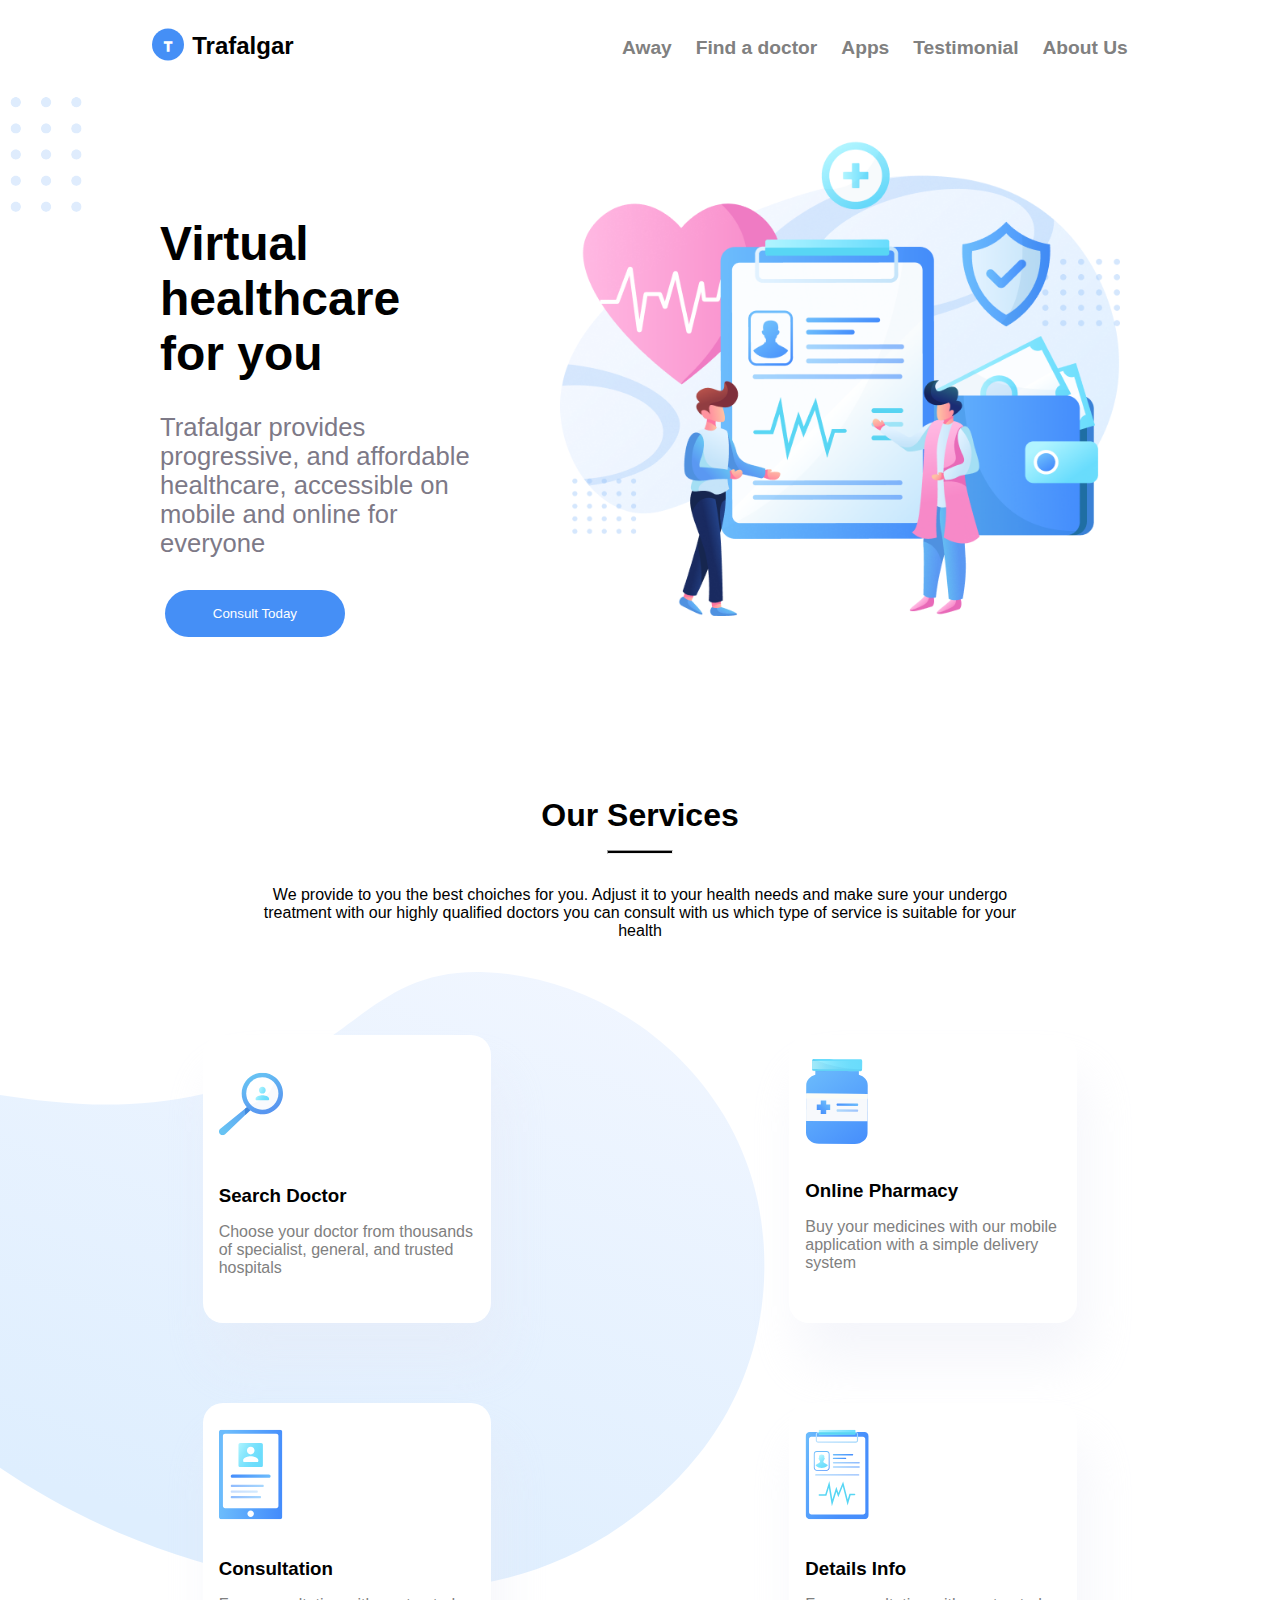
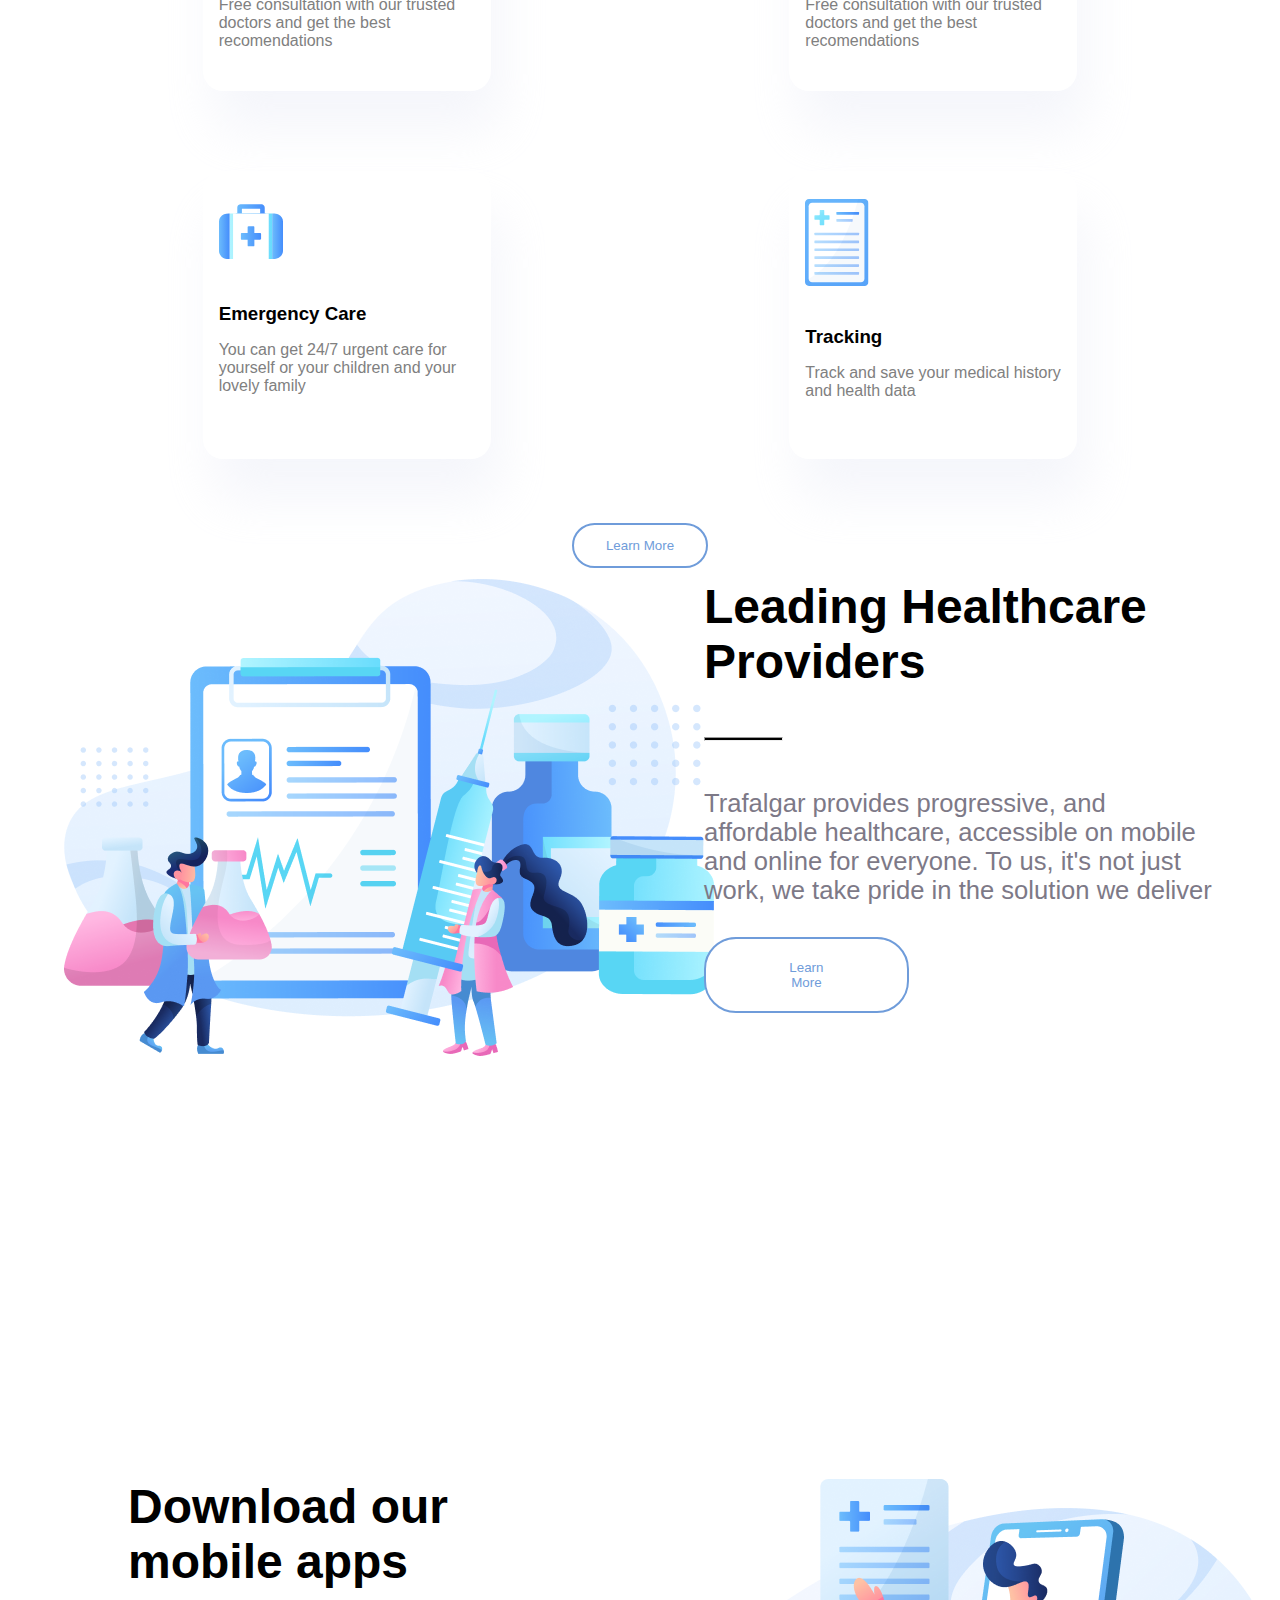
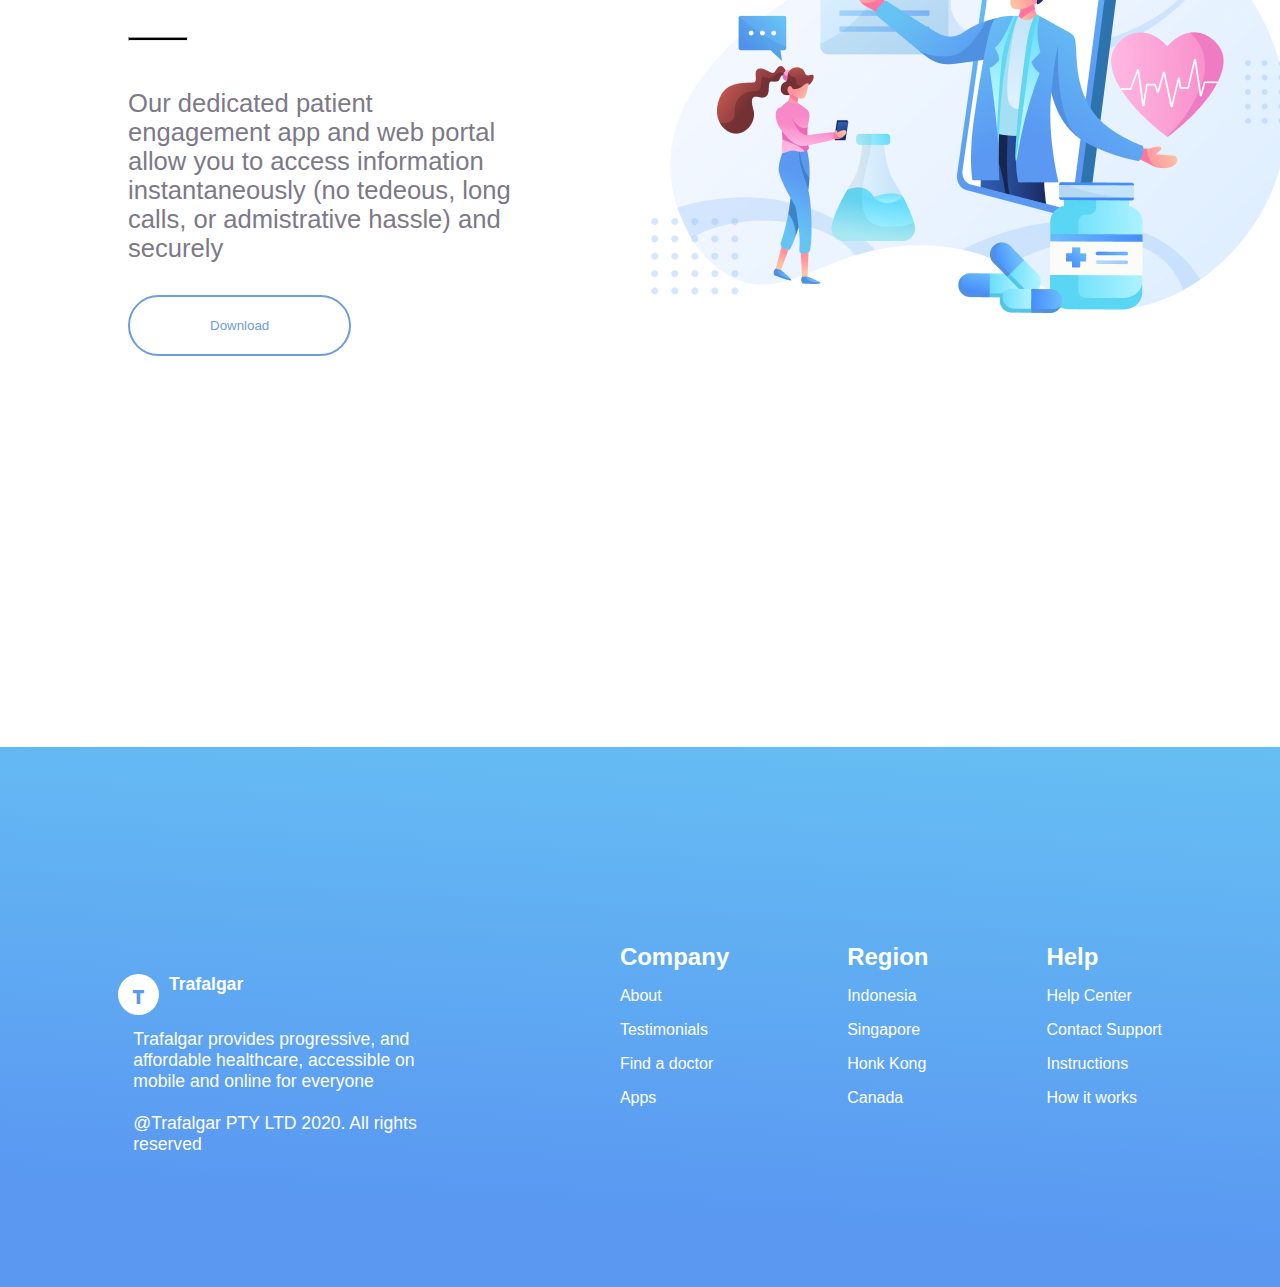
==== commit 08012dc6: "Update index.html" ====
--- a/HealthcareLandingPage/index.html
+++ b/HealthcareLandingPage/index.html
@@ -28,7 +28,7 @@
             </div>
             <div class="menu">
                 <ul>
-                    <li><a href="#">Home</a></li>
+                    <li><a href="#">Away</a></li>
                     <li><a href="#">Find a doctor</a></li>
                     <li><a href="#">Apps</a></li>
                     <li><a href="#">Testimonial</a></li>
@@ -1002,4 +1002,4 @@
 
 </body>
 
-</html>+</html>
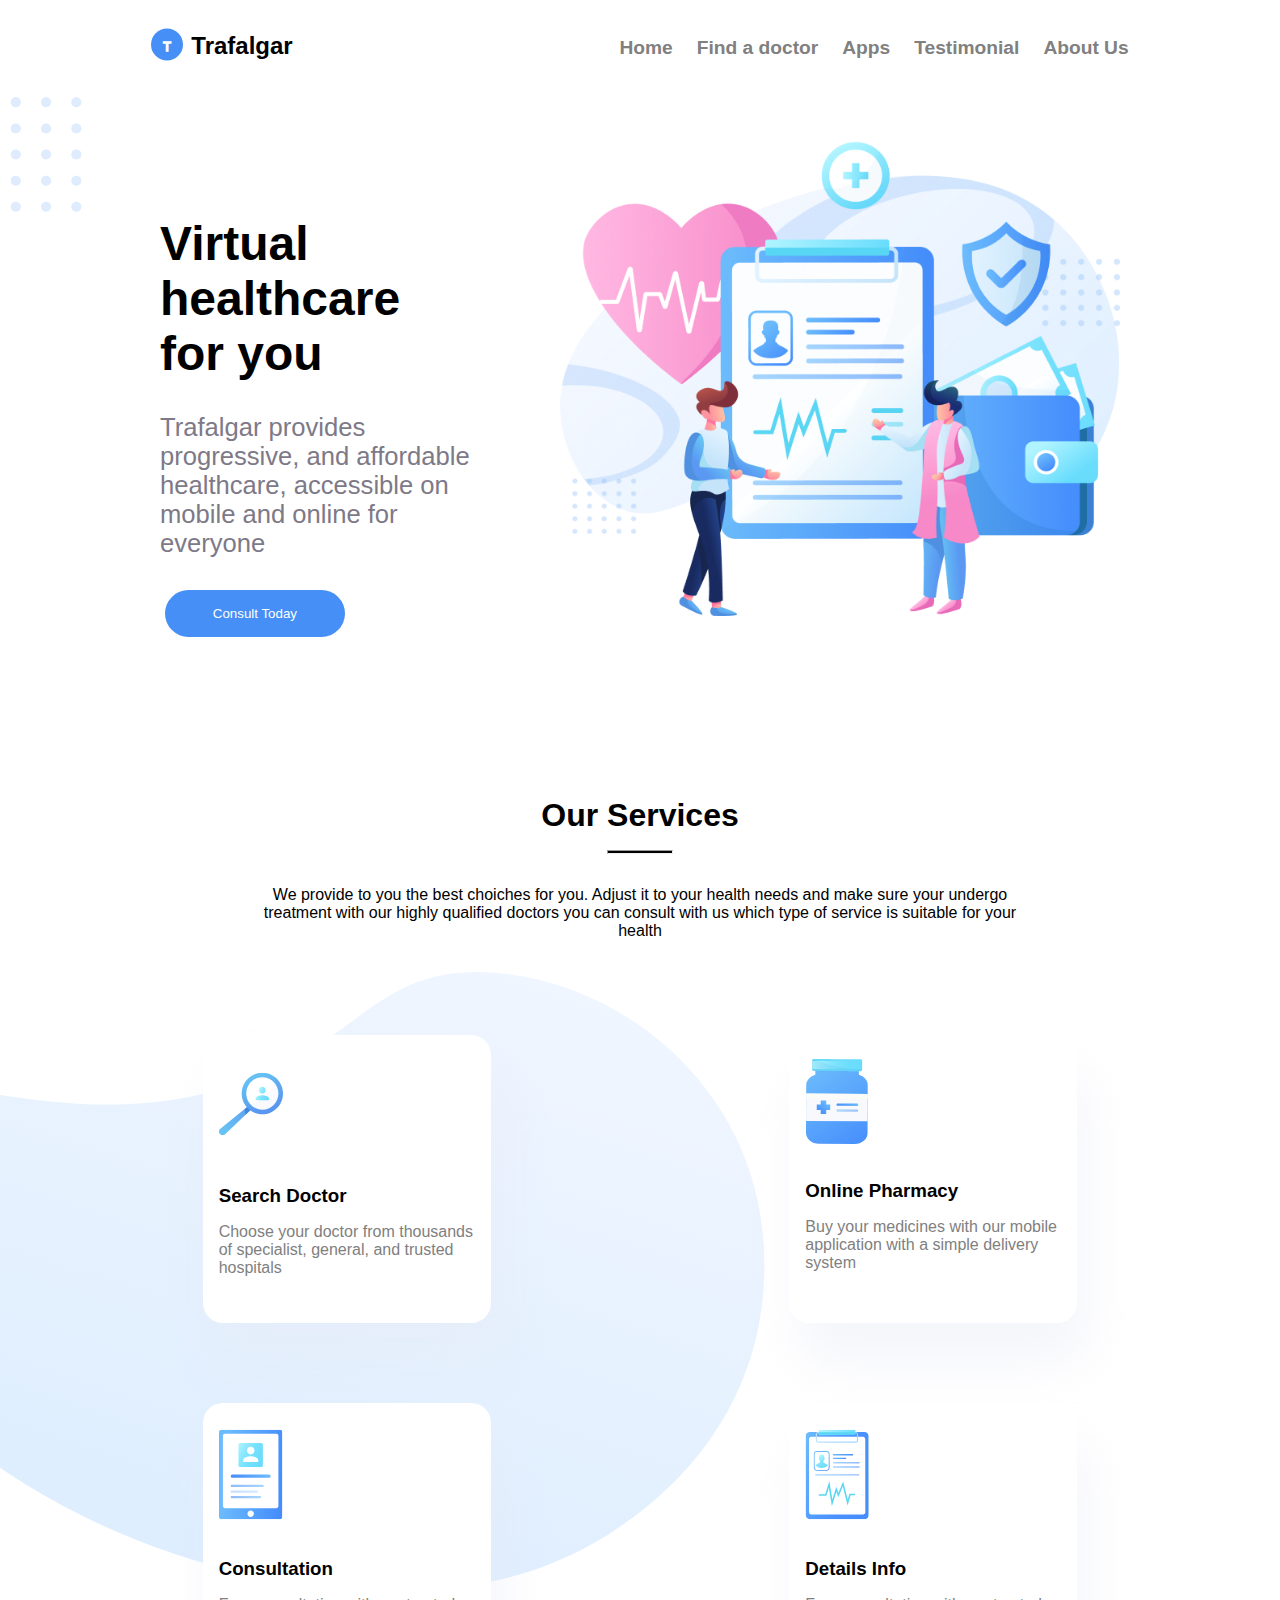
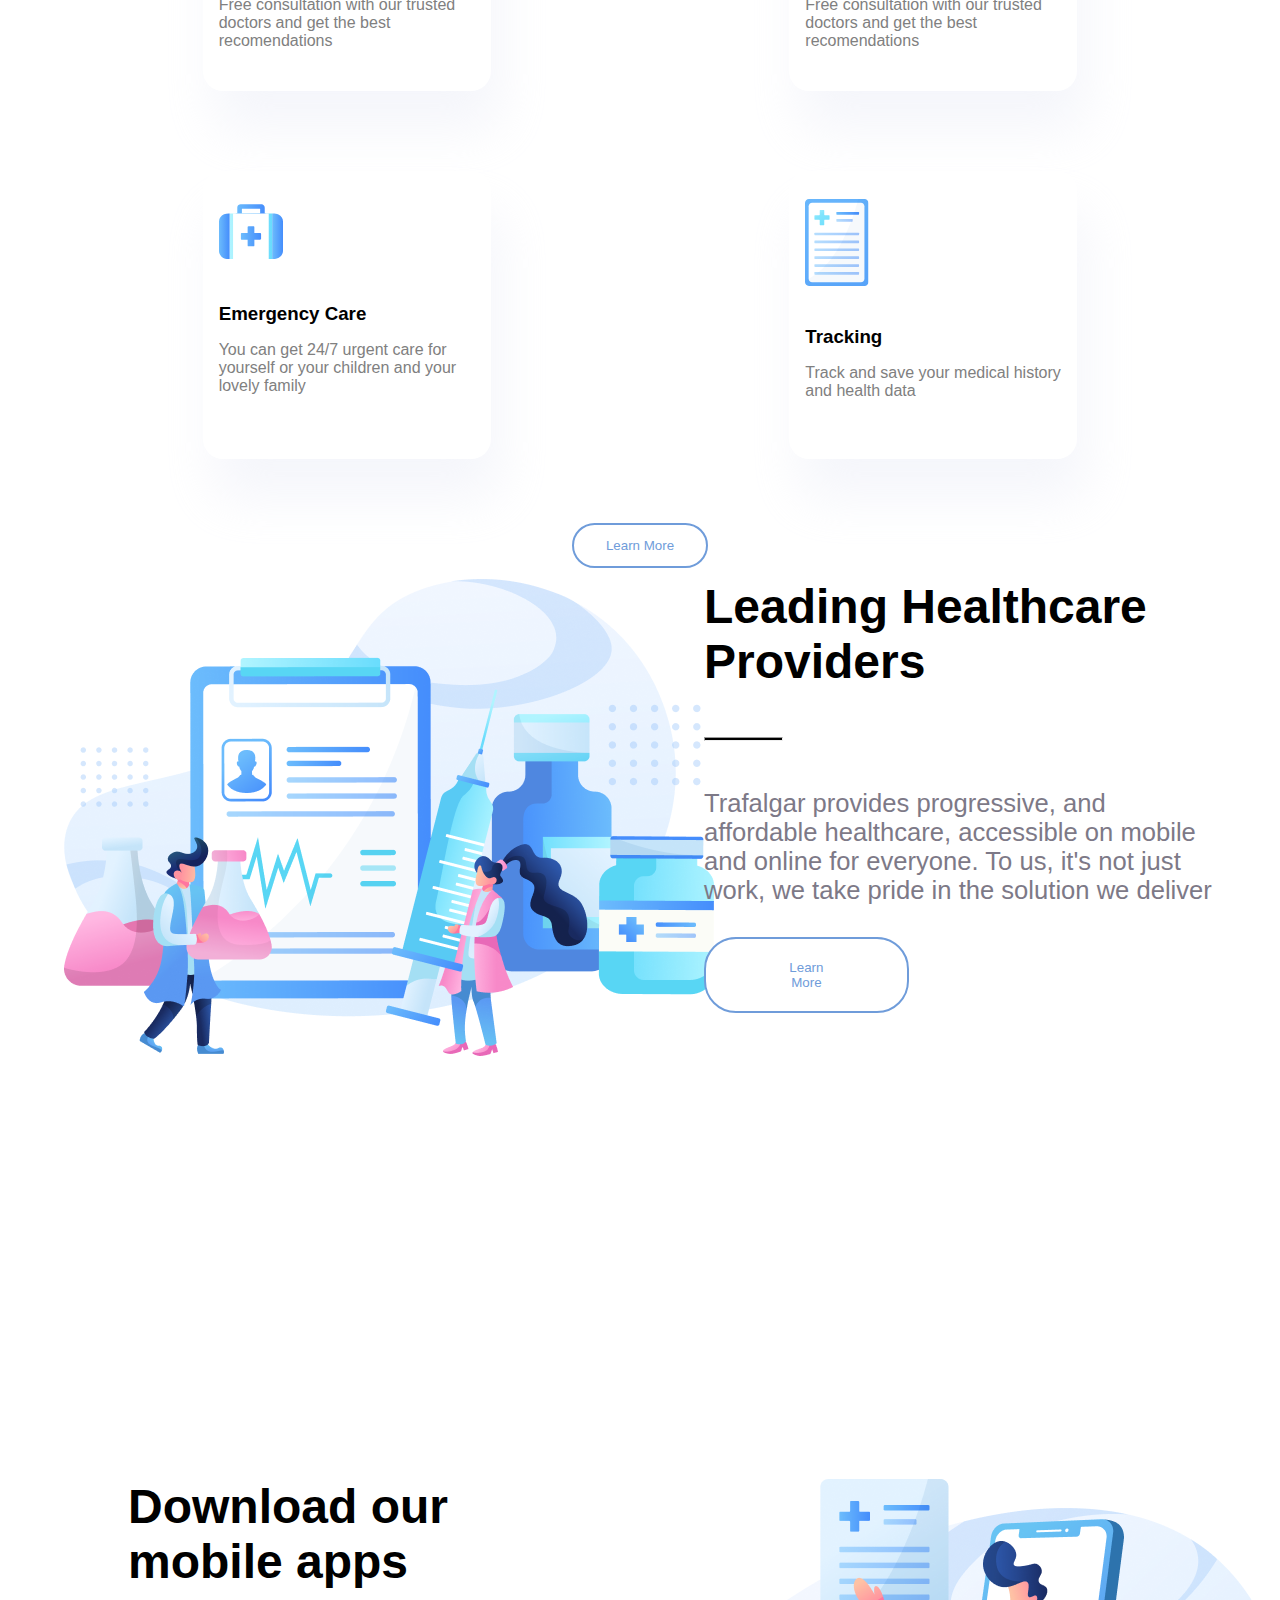
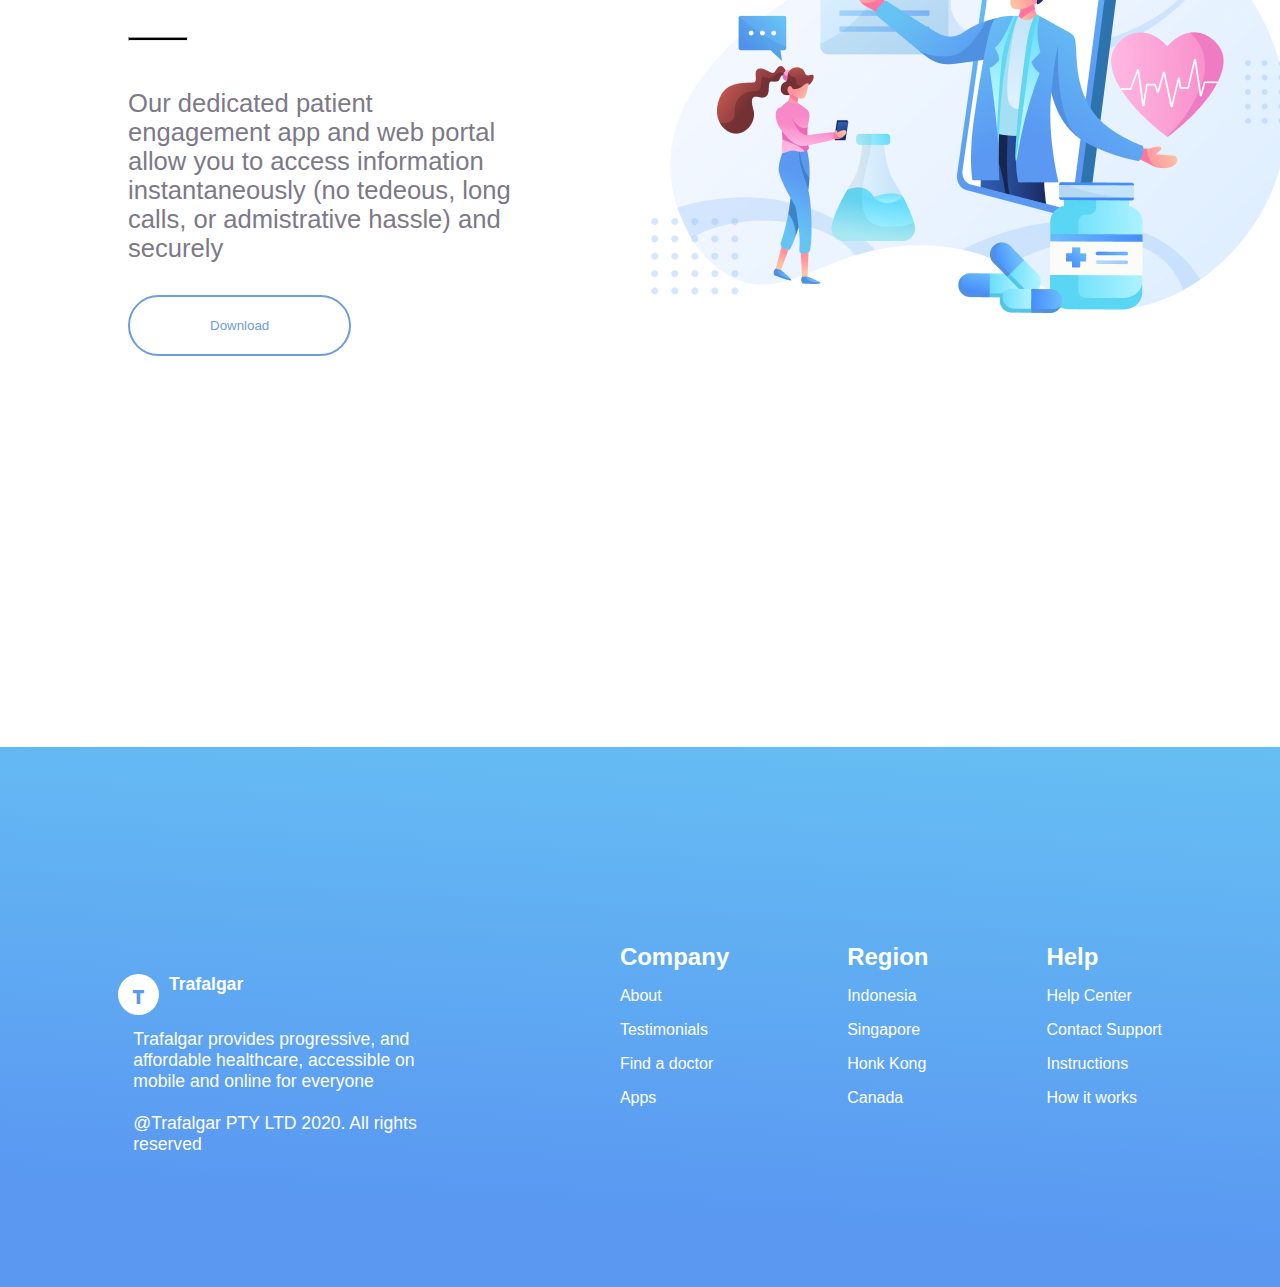
==== commit 277a3ac3: "Update index.html" ====
--- a/HealthcareLandingPage/index.html
+++ b/HealthcareLandingPage/index.html
@@ -28,7 +28,7 @@
             </div>
             <div class="menu">
                 <ul>
-                    <li><a href="#">Away</a></li>
+                    <li><a href="#">Home</a></li>
                     <li><a href="#">Find a doctor</a></li>
                     <li><a href="#">Apps</a></li>
                     <li><a href="#">Testimonial</a></li>
